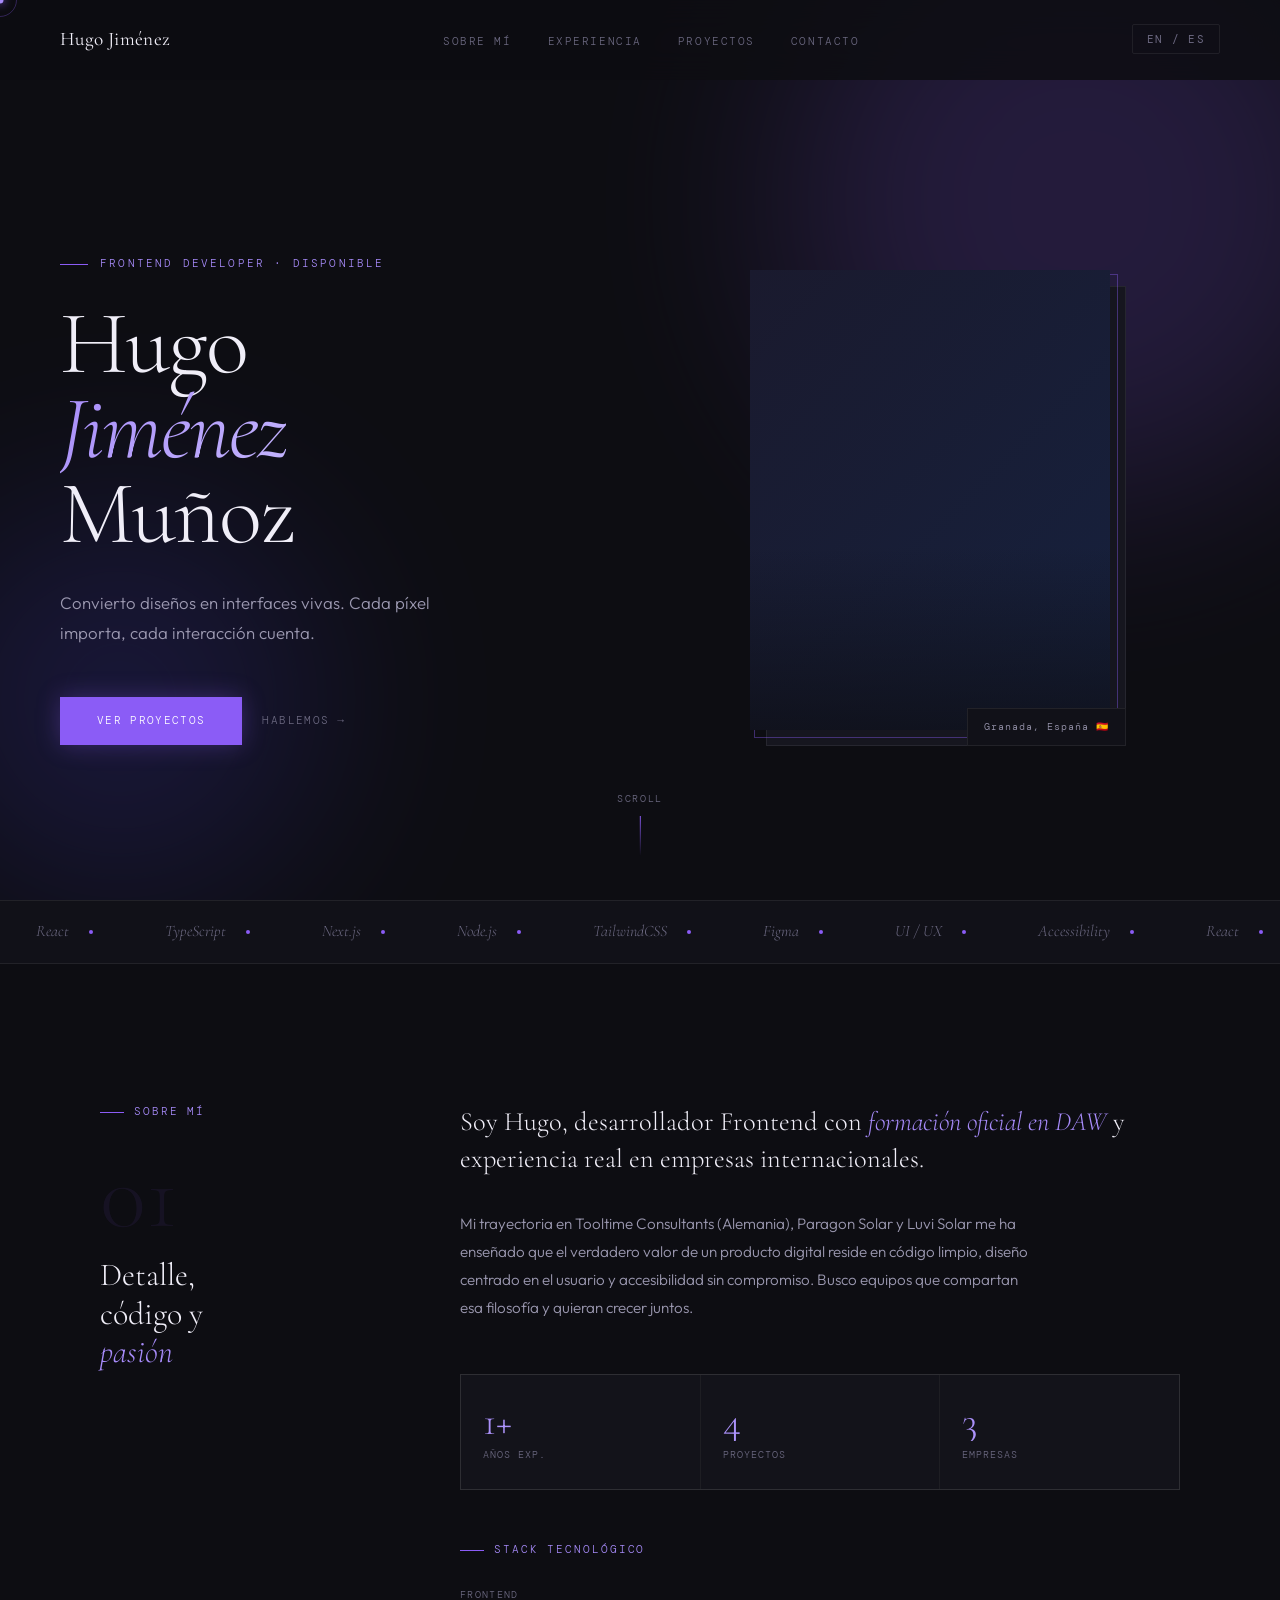
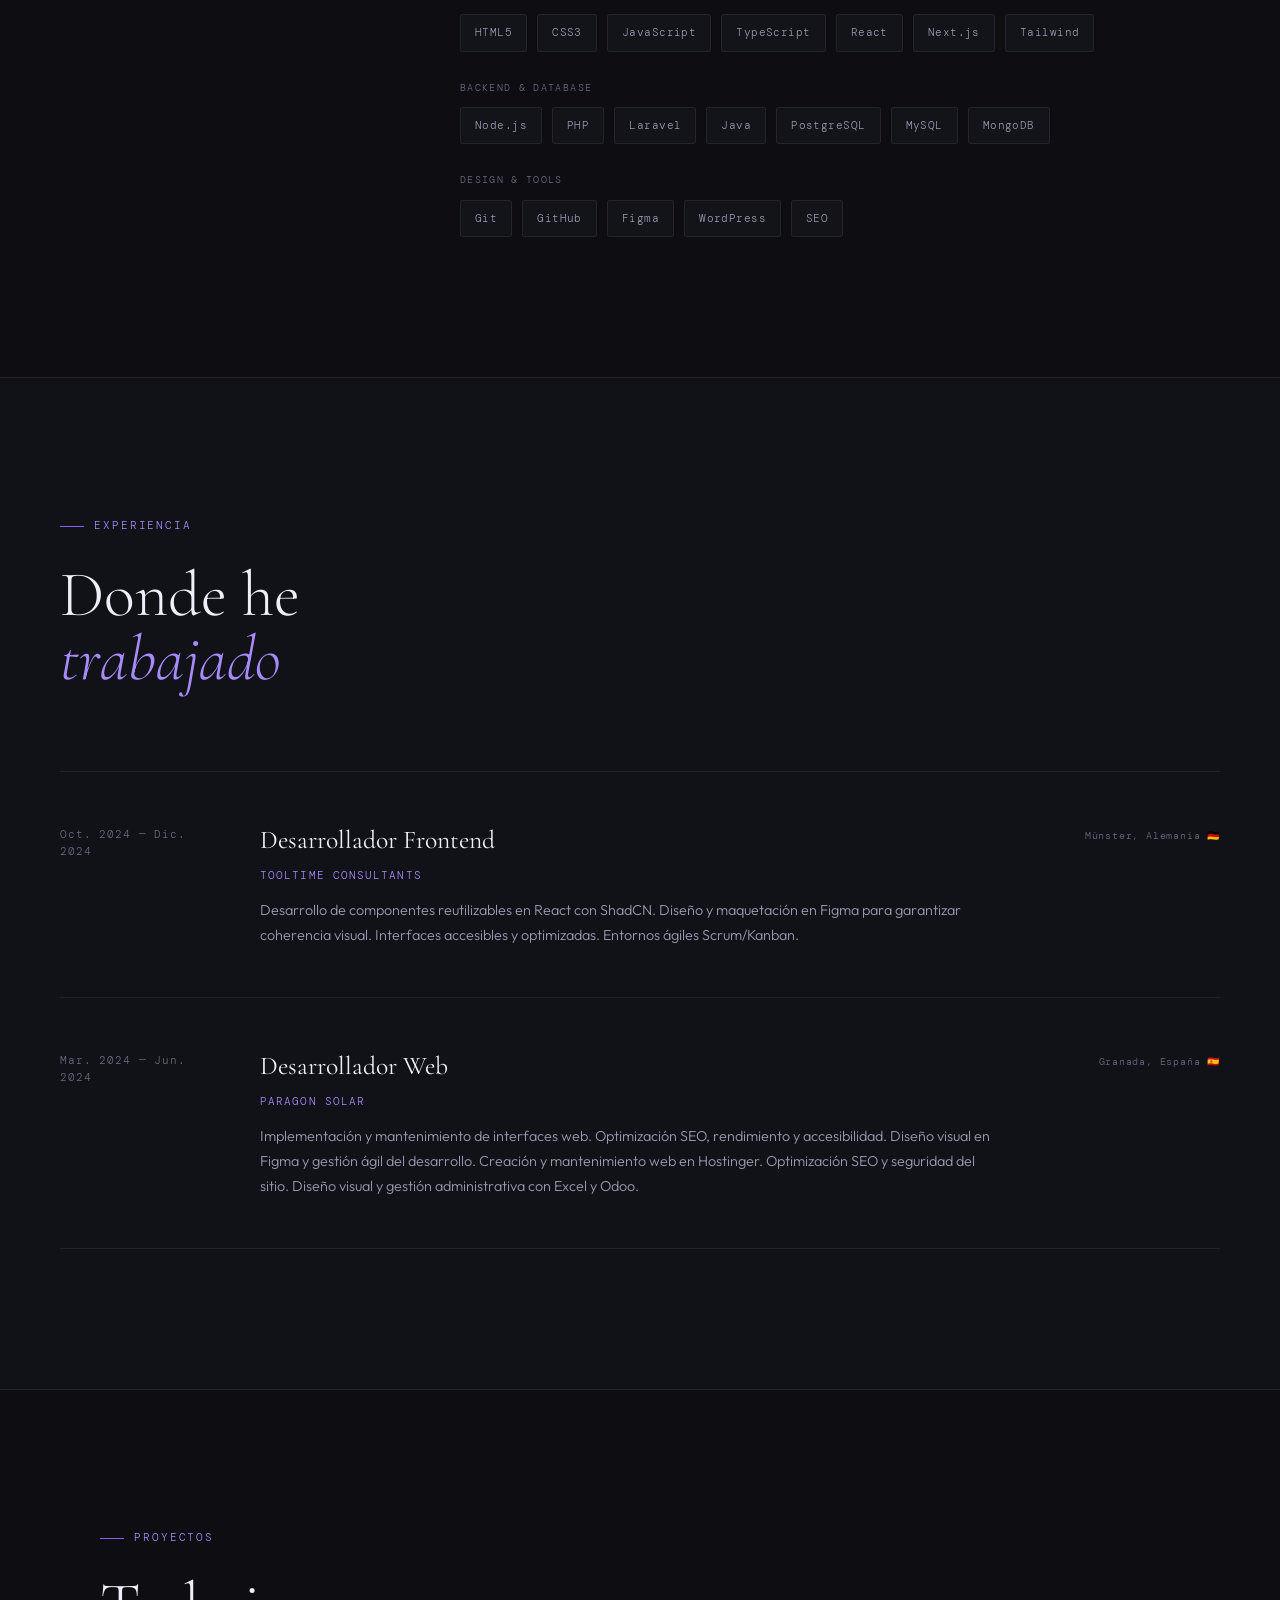
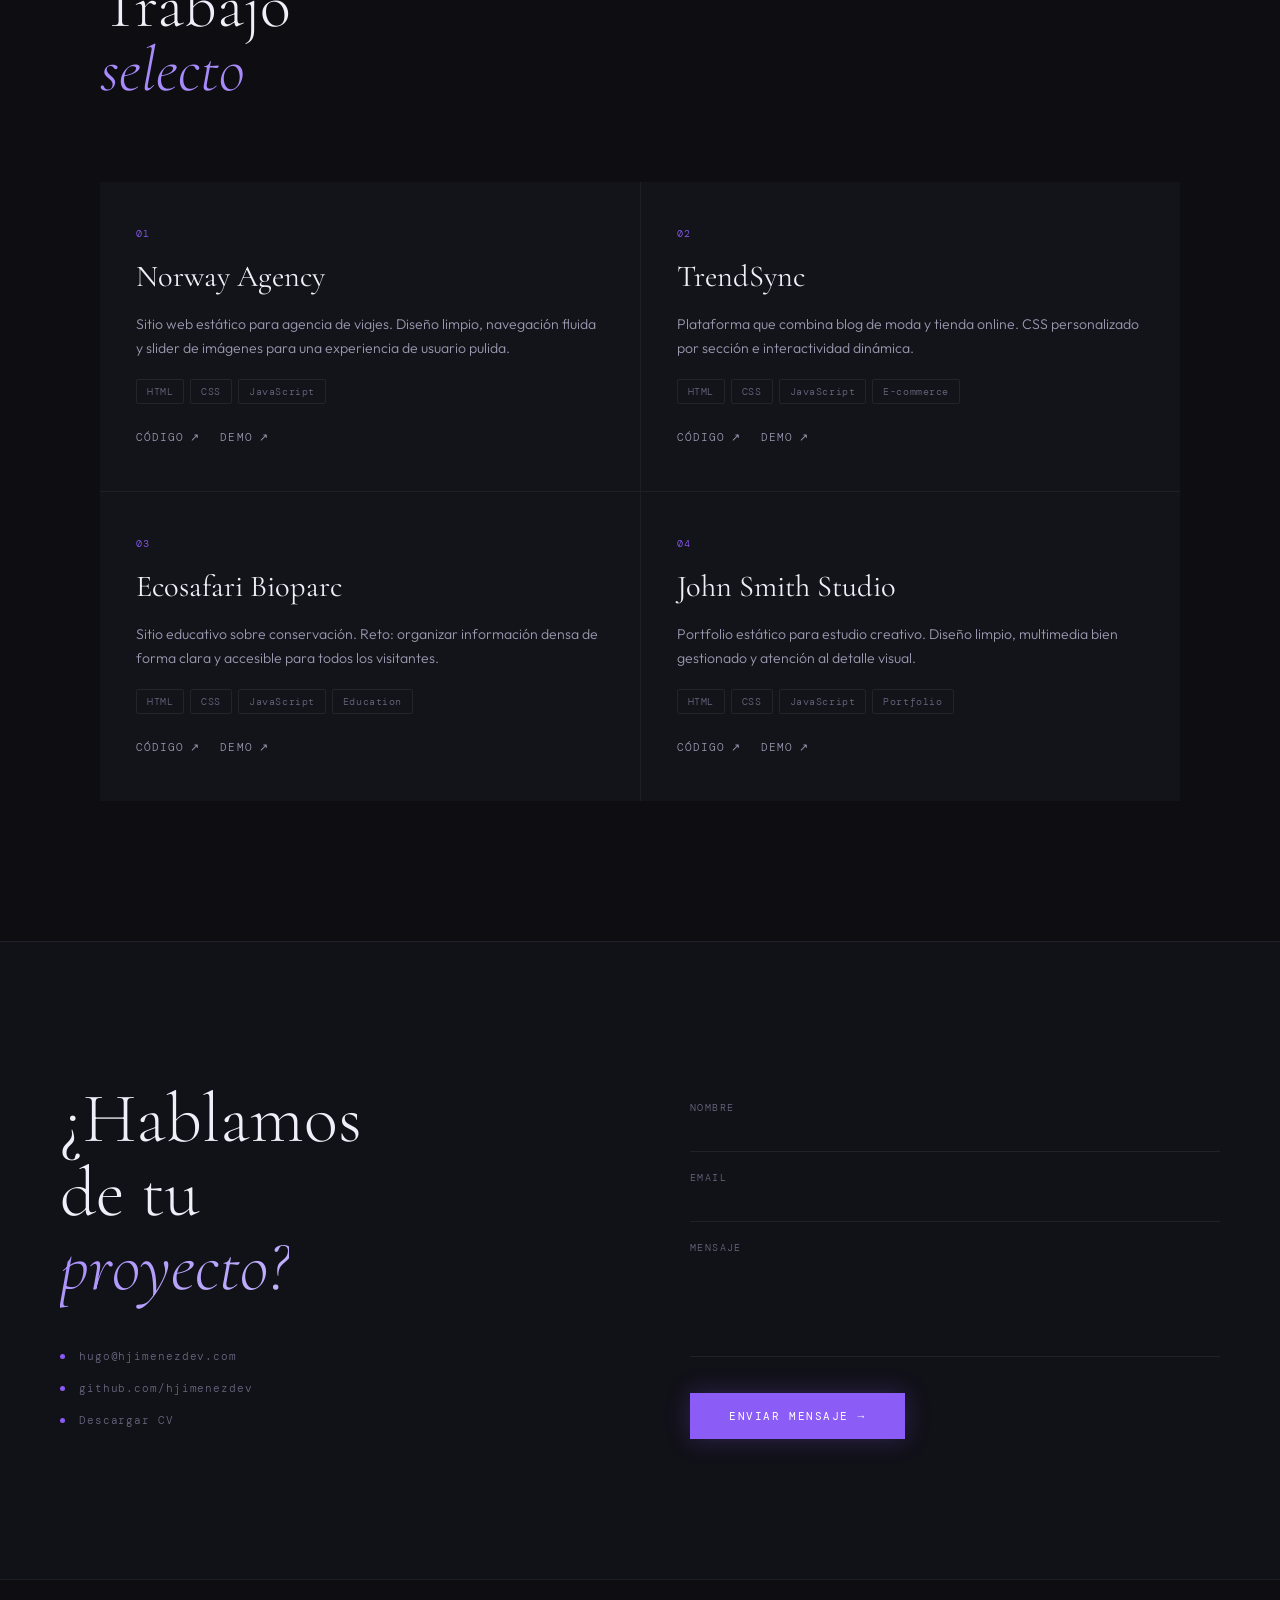
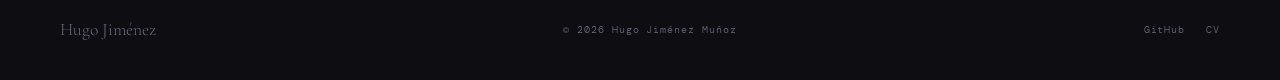
==== index.html @ 274abc3d "first commit" ====
<!doctype html>
<html lang="es" data-lang="es">
  <head>
    <meta charset="UTF-8" />
    <meta name="viewport" content="width=device-width, initial-scale=1.0" />
    <title>Hugo Jiménez — Frontend Developer</title>

    <!-- Google Fonts -->
    <link rel="preconnect" href="https://fonts.googleapis.com" />
    <link rel="preconnect" href="https://fonts.gstatic.com" crossorigin />
    <link
      href="https://fonts.googleapis.com/css2?family=Cormorant+Garamond:ital,wght@0,300;0,400;0,500;1,300;1,400&family=DM+Mono:wght@300;400&family=Outfit:wght@300;400;500&display=swap"
      rel="stylesheet"
    />

    <!-- Styles -->
    <link rel="stylesheet" href="styles.css" />
  </head>
  <body>
    <!-- Cursor -->
    <div class="cursor" id="cursor"></div>
    <div class="cursor-ring" id="cursorRing"></div>

    <!-- NAV -->
    <nav id="navbar">
      <a href="#hero" class="nav-logo">Hugo Jiménez</a>
      <ul class="nav-links">
        <li>
          <a href="#about" data-es>Sobre mí</a>
          <a href="#about" data-en>About</a>
        </li>
        <li>
          <a href="#experience" data-es>Experiencia</a>
          <a href="#experience" data-en>Experience</a>
        </li>
        <li>
          <a href="#projects" data-es>Proyectos</a>
          <a href="#projects" data-en>Projects</a>
        </li>
        <li>
          <a href="#contact" data-es>Contacto</a>
          <a href="#contact" data-en>Contact</a>
        </li>
      </ul>
      <button class="lang-toggle" id="langToggle">EN / ES</button>
    </nav>

    <!-- HERO -->
    <section id="hero">
      <div class="orb orb-1"></div>
      <div class="orb orb-2"></div>

      <div class="hero-left">
        <p class="hero-eyebrow">
          <span data-es>Frontend Developer · Disponible</span>
          <span data-en>Frontend Developer · Available</span>
        </p>
        <h1 class="hero-name">Hugo<br /><em>Jiménez</em><br />Muñoz</h1>
        <p class="hero-desc" data-es>
          Convierto diseños en interfaces vivas. Cada píxel importa, cada
          interacción cuenta.
        </p>
        <p class="hero-desc" data-en>
          I turn designs into living interfaces. Every pixel matters, every
          interaction counts.
        </p>
        <div class="hero-cta">
          <a href="#projects" class="btn-primary" data-es>Ver proyectos</a>
          <a href="#projects" class="btn-primary" data-en>View projects</a>
          <a href="#contact" class="btn-ghost" data-es>Hablemos</a>
          <a href="#contact" class="btn-ghost" data-en>Let's talk</a>
        </div>
      </div>

      <div class="hero-right">
        <div class="hero-image-wrap">
          <div class="hero-image-bg"></div>
          <div class="hero-glow-ring"></div>
          <div class="hero-image">
            <img
              src="https://hjimenezdev.vercel.app/Hugo%20Jim%C3%A9nez%20Mu%C3%B1oz.jpg"
              alt="Hugo Jiménez"
              onerror="
                this.parentElement.style.background =
                  'linear-gradient(135deg,#1a1a2e,#16213e)';
                this.style.display = 'none';
              "
            />
            <div class="hero-image-overlay"></div>
          </div>
          <div class="hero-image-badge">Granada, España 🇪🇸</div>
        </div>
      </div>

      <div class="hero-scroll-hint">
        <span>scroll</span>
        <div class="scroll-line"></div>
      </div>
    </section>

    <!-- MARQUEE -->
    <div class="marquee-section">
      <div class="marquee-track">
        <span class="marquee-item"
          >React <span class="marquee-dot"></span
        ></span>
        <span class="marquee-item"
          >TypeScript <span class="marquee-dot"></span
        ></span>
        <span class="marquee-item"
          >Next.js <span class="marquee-dot"></span
        ></span>
        <span class="marquee-item"
          >Node.js <span class="marquee-dot"></span
        ></span>
        <span class="marquee-item"
          >TailwindCSS <span class="marquee-dot"></span
        ></span>
        <span class="marquee-item"
          >Figma <span class="marquee-dot"></span
        ></span>
        <span class="marquee-item"
          >UI / UX <span class="marquee-dot"></span
        ></span>
        <span class="marquee-item"
          >Accessibility <span class="marquee-dot"></span
        ></span>
        <!-- duplicated for seamless loop -->
        <span class="marquee-item"
          >React <span class="marquee-dot"></span
        ></span>
        <span class="marquee-item"
          >TypeScript <span class="marquee-dot"></span
        ></span>
        <span class="marquee-item"
          >Next.js <span class="marquee-dot"></span
        ></span>
        <span class="marquee-item"
          >Node.js <span class="marquee-dot"></span
        ></span>
        <span class="marquee-item"
          >TailwindCSS <span class="marquee-dot"></span
        ></span>
        <span class="marquee-item"
          >Figma <span class="marquee-dot"></span
        ></span>
        <span class="marquee-item"
          >UI / UX <span class="marquee-dot"></span
        ></span>
        <span class="marquee-item"
          >Accessibility <span class="marquee-dot"></span
        ></span>
      </div>
    </div>

    <!-- ABOUT -->
    <section id="about">
      <div class="about-sticky">
        <div class="section-label" data-es>Sobre mí</div>
        <div class="section-label" data-en>About me</div>
        <div class="about-number">01</div>
        <h2 class="about-title" data-es>
          Detalle,<br />código y<br /><em>pasión</em>
        </h2>
        <h2 class="about-title" data-en>
          Detail,<br />code and<br /><em>passion</em>
        </h2>
      </div>

      <div class="about-content">
        <p class="about-lead reveal" data-es>
          Soy Hugo, desarrollador Frontend con
          <em>formación oficial en DAW</em> y experiencia real en empresas
          internacionales.
        </p>
        <p class="about-lead reveal" data-en>
          I'm Hugo, a Frontend developer with
          <em>official training in Web App Development</em> and real-world
          experience in international companies.
        </p>

        <p class="about-body reveal reveal-delay-1" data-es>
          Mi trayectoria en Tooltime Consultants (Alemania), Paragon Solar y
          Luvi Solar me ha enseñado que el verdadero valor de un producto
          digital reside en código limpio, diseño centrado en el usuario y
          accesibilidad sin compromiso. Busco equipos que compartan esa
          filosofía y quieran crecer juntos.
        </p>
        <p class="about-body reveal reveal-delay-1" data-en>
          My journey at Tooltime Consultants (Germany), Paragon Solar and Luvi
          Solar has taught me that the real value of a digital product lies in
          clean code, user-centered design, and uncompromising accessibility. I
          seek teams that share this philosophy and want to grow together.
        </p>

        <div class="about-stats reveal reveal-delay-2">
          <div class="stat-item">
            <div class="stat-number">1+</div>
            <div class="stat-label" data-es>Años exp.</div>
            <div class="stat-label" data-en>Years exp.</div>
          </div>
          <div class="stat-item">
            <div class="stat-number">4</div>
            <div class="stat-label" data-es>Proyectos</div>
            <div class="stat-label" data-en>Projects</div>
          </div>
          <div class="stat-item">
            <div class="stat-number">3</div>
            <div class="stat-label" data-es>Empresas</div>
            <div class="stat-label" data-en>Companies</div>
          </div>
        </div>

        <!-- Skills with icons — rendered by main.js -->
        <div class="reveal reveal-delay-3">
          <div class="skills-section-title" data-es>Stack tecnológico</div>
          <div class="skills-section-title" data-en>Tech stack</div>
          <div class="skills-categories">
            <div>
              <div class="skill-category-label">Frontend</div>
              <div class="skill-icons-row" id="skills-frontend"></div>
            </div>
            <div>
              <div class="skill-category-label">Backend &amp; Database</div>
              <div class="skill-icons-row" id="skills-backend"></div>
            </div>
            <div>
              <div class="skill-category-label">Design &amp; Tools</div>
              <div class="skill-icons-row" id="skills-tools"></div>
            </div>
          </div>
        </div>
      </div>
    </section>

    <!-- EXPERIENCE -->
    <section id="experience">
      <div class="experience-inner">
        <div class="exp-header">
          <div>
            <div class="section-label" data-es>Experiencia</div>
            <div class="section-label" data-en>Experience</div>
            <h2 class="exp-title" data-es>Donde he<br /><em>trabajado</em></h2>
            <h2 class="exp-title" data-en>Where I've<br /><em>worked</em></h2>
          </div>
        </div>

        <div class="exp-list">
          <div class="exp-item reveal">
            <div class="exp-date">Oct. 2024 — Dic. 2024</div>
            <div>
              <div class="exp-role" data-es>Desarrollador Frontend</div>
              <div class="exp-role" data-en>Frontend Developer</div>
              <div class="exp-company">Tooltime Consultants</div>
              <p class="exp-desc" data-es>
                Desarrollo de componentes reutilizables en React con ShadCN.
                Diseño y maquetación en Figma para garantizar coherencia visual.
                Interfaces accesibles y optimizadas. Entornos ágiles
                Scrum/Kanban.
              </p>
              <p class="exp-desc" data-en>
                Built reusable React components with ShadCN. Designed and
                prototyped interfaces in Figma. Implemented accessible,
                optimized UIs. Collaborated in agile Scrum/Kanban environments.
              </p>
            </div>
            <div class="exp-location">Münster, Alemania 🇩🇪</div>
          </div>

          <div class="exp-item reveal reveal-delay-1">
            <div class="exp-date">Mar. 2024 — Jun. 2024</div>
            <div>
              <div class="exp-role" data-es>Desarrollador Web</div>
              <div class="exp-role" data-en>Web Developer</div>
              <div class="exp-company">Paragon Solar</div>
              <p class="exp-desc" data-es>
                Implementación y mantenimiento de interfaces web. Optimización
                SEO, rendimiento y accesibilidad. Diseño visual en Figma y
                gestión ágil del desarrollo. Creación y mantenimiento web en
                Hostinger. Optimización SEO y seguridad del sitio. Diseño visual
                y gestión administrativa con Excel y Odoo.
              </p>
              <p class="exp-desc" data-en>
                Implemented and maintained web interfaces. SEO, performance and
                accessibility optimization. Visual design in Figma and agile
                management. Created and maintained the website on Hostinger. SEO
                and security optimization. Visual design and admin management
                with Excel and Odoo.
              </p>
            </div>
            <div class="exp-location">Granada, España 🇪🇸</div>
          </div>
        </div>
      </div>
    </section>

    <!-- PROJECTS -->
    <section>
      <div id="projects">
        <div class="projects-header">
          <div>
            <div class="section-label" data-es>Proyectos</div>
            <div class="section-label" data-en>Projects</div>
            <h2 class="projects-title" data-es>
              Trabajo<br /><em>selecto</em>
            </h2>
            <h2 class="projects-title" data-en>Selected<br /><em>work</em></h2>
          </div>
        </div>

        <div class="project-grid">
          <div class="project-card reveal">
            <div class="project-number">01</div>
            <div class="project-name">Norway Agency</div>
            <p class="project-desc" data-es>
              Sitio web estático para agencia de viajes. Diseño limpio,
              navegación fluida y slider de imágenes para una experiencia de
              usuario pulida.
            </p>
            <p class="project-desc" data-en>
              Static website for a travel agency. Clean design, smooth
              navigation and image slider for a polished UX.
            </p>
            <div class="project-tags">
              <span class="project-tag">HTML</span>
              <span class="project-tag">CSS</span>
              <span class="project-tag">JavaScript</span>
            </div>
            <div class="project-links">
              <a
                href="https://github.com/hjimenezdev/Norway-Agency"
                target="_blank"
                class="project-link"
                data-es
                >Código</a
              >
              <a
                href="https://github.com/hjimenezdev/Norway-Agency"
                target="_blank"
                class="project-link"
                data-en
                >Code</a
              >
              <a
                href="https://norway-agency.vercel.app/"
                target="_blank"
                class="project-link"
                >Demo</a
              >
            </div>
          </div>

          <div class="project-card reveal reveal-delay-1">
            <div class="project-number">02</div>
            <div class="project-name">TrendSync</div>
            <p class="project-desc" data-es>
              Plataforma que combina blog de moda y tienda online. CSS
              personalizado por sección e interactividad dinámica.
            </p>
            <p class="project-desc" data-en>
              Platform combining a fashion blog and online store. Custom CSS per
              section and dynamic interactivity.
            </p>
            <div class="project-tags">
              <span class="project-tag">HTML</span>
              <span class="project-tag">CSS</span>
              <span class="project-tag">JavaScript</span>
              <span class="project-tag">E-commerce</span>
            </div>
            <div class="project-links">
              <a
                href="https://github.com/hjimenezdev/Trend-Sync"
                target="_blank"
                class="project-link"
                data-es
                >Código</a
              >
              <a
                href="https://github.com/hjimenezdev/Trend-Sync"
                target="_blank"
                class="project-link"
                data-en
                >Code</a
              >
              <a
                href="https://trend-sync.vercel.app/"
                target="_blank"
                class="project-link"
                >Demo</a
              >
            </div>
          </div>

          <div class="project-card reveal reveal-delay-2">
            <div class="project-number">03</div>
            <div class="project-name">Ecosafari Bioparc</div>
            <p class="project-desc" data-es>
              Sitio educativo sobre conservación. Reto: organizar información
              densa de forma clara y accesible para todos los visitantes.
            </p>
            <p class="project-desc" data-en>
              Educational conservation site. Challenge: organizing dense
              information clearly and accessibly for all visitors.
            </p>
            <div class="project-tags">
              <span class="project-tag">HTML</span>
              <span class="project-tag">CSS</span>
              <span class="project-tag">JavaScript</span>
              <span class="project-tag">Education</span>
            </div>
            <div class="project-links">
              <a
                href="https://github.com/hjimenezdev/Ecosafari-Bioparc"
                target="_blank"
                class="project-link"
                data-es
                >Código</a
              >
              <a
                href="https://github.com/hjimenezdev/Ecosafari-Bioparc"
                target="_blank"
                class="project-link"
                data-en
                >Code</a
              >
              <a
                href="https://ecosafari-bioparc.vercel.app/"
                target="_blank"
                class="project-link"
                >Demo</a
              >
            </div>
          </div>

          <div class="project-card reveal reveal-delay-3">
            <div class="project-number">04</div>
            <div class="project-name">John Smith Studio</div>
            <p class="project-desc" data-es>
              Portfolio estático para estudio creativo. Diseño limpio,
              multimedia bien gestionado y atención al detalle visual.
            </p>
            <p class="project-desc" data-en>
              Static portfolio for a creative studio. Clean design, well-managed
              multimedia and strong visual attention to detail.
            </p>
            <div class="project-tags">
              <span class="project-tag">HTML</span>
              <span class="project-tag">CSS</span>
              <span class="project-tag">JavaScript</span>
              <span class="project-tag">Portfolio</span>
            </div>
            <div class="project-links">
              <a
                href="https://github.com/hjimenezdev/John-Smith-Studio"
                target="_blank"
                class="project-link"
                data-es
                >Código</a
              >
              <a
                href="https://github.com/hjimenezdev/John-Smith-Studio"
                target="_blank"
                class="project-link"
                data-en
                >Code</a
              >
              <a
                href="https://john-smith-studio.vercel.app/"
                target="_blank"
                class="project-link"
                >Demo</a
              >
            </div>
          </div>
        </div>
      </div>
    </section>

    <!-- CONTACT -->
    <section id="contact">
      <div class="contact-inner">
        <div class="contact-left reveal">
          <h2 class="contact-big" data-es>
            ¿Hablamos<br />de tu<br /><em>proyecto?</em>
          </h2>
          <h2 class="contact-big" data-en>
            Let's talk<br />about your<br /><em>project.</em>
          </h2>
          <div class="contact-meta">
            <a href="mailto:hugo@hjimenezdev.com" class="contact-meta-item">
              <span class="contact-meta-dot"></span>hugo@hjimenezdev.com
            </a>
            <a
              href="https://github.com/hjimenezdev"
              target="_blank"
              class="contact-meta-item"
            >
              <span class="contact-meta-dot"></span>github.com/hjimenezdev
            </a>
            <a
              href="https://hjimenezdev.vercel.app/CV%20-%20Hugo%20Jim%C3%A9nez%20Mu%C3%B1oz.pdf"
              target="_blank"
              class="contact-meta-item"
            >
              <span class="contact-meta-dot"></span>
              <span data-es>Descargar CV</span>
              <span data-en>Download CV</span>
            </a>
          </div>
        </div>

        <form
          class="contact-form reveal reveal-delay-2"
          onsubmit="handleSubmit(event)"
        >
          <div class="form-group">
            <input
              type="text"
              class="form-input"
              id="fname"
              placeholder="."
              required
            />
            <label class="form-label" for="fname" data-es>Nombre</label>
            <label class="form-label" for="fname" data-en>Name</label>
          </div>
          <div class="form-group">
            <input
              type="email"
              class="form-input"
              id="femail"
              placeholder="."
              required
            />
            <label class="form-label" for="femail">Email</label>
          </div>
          <div class="form-group">
            <textarea
              class="form-textarea"
              id="fmsg"
              rows="4"
              placeholder="."
              required
            ></textarea>
            <label class="form-label" for="fmsg" data-es>Mensaje</label>
            <label class="form-label" for="fmsg" data-en>Message</label>
          </div>
          <button type="submit" class="form-submit" data-es>
            Enviar mensaje →
          </button>
          <button type="submit" class="form-submit" data-en>
            Send message →
          </button>
        </form>
      </div>
    </section>

    <!-- FOOTER -->
    <footer>
      <div class="footer-logo">Hugo Jiménez</div>
      <div class="footer-copy">© 2026 Hugo Jiménez Muñoz</div>
      <div class="footer-links">
        <a
          href="https://github.com/hjimenezdev"
          target="_blank"
          class="footer-link"
          >GitHub</a
        >
        <a
          href="https://hjimenezdev.vercel.app/CV%20-%20Hugo%20Jim%C3%A9nez%20Mu%C3%B1oz.pdf"
          target="_blank"
          class="footer-link"
          >CV</a
        >
      </div>
    </footer>

    <!-- Scripts -->
    <script src="main.js"></script>
  </body>
</html>
---- styles.css ----
/* ── Variables ────────────────────────────────────────────── */
*,
*::before,
*::after {
  box-sizing: border-box;
  margin: 0;
  padding: 0;
}

:root {
  --bg: #0d0d12;
  --bg2: #111118;
  --bg3: #16161f;
  --card: #13131a;
  --border: rgba(255, 255, 255, 0.07);
  --border-hover: rgba(139, 92, 246, 0.4);
  --ink: #f0eef8;
  --muted: #6b6880;
  --muted2: #9b98b0;
  --purple: #8b5cf6;
  --purple-light: #a78bfa;
  --purple-glow: rgba(139, 92, 246, 0.15);
  --purple-glow2: rgba(139, 92, 246, 0.06);
  --font-display: "Cormorant Garamond", Georgia, serif;
  --font-mono: "DM Mono", monospace;
  --font-body: "Outfit", sans-serif;
}

/* ── Base ─────────────────────────────────────────────────── */
html {
  scroll-behavior: smooth;
}

body {
  background: var(--bg);
  color: var(--ink);
  font-family: var(--font-body);
  font-weight: 300;
  line-height: 1.6;
  cursor: none;
  overflow-x: hidden;
}

::selection {
  background: var(--purple);
  color: #fff;
}
::-webkit-scrollbar {
  width: 3px;
}
::-webkit-scrollbar-track {
  background: var(--bg);
}
::-webkit-scrollbar-thumb {
  background: var(--purple);
}

/* ── Cursor ───────────────────────────────────────────────── */
.cursor {
  width: 7px;
  height: 7px;
  background: var(--purple-light);
  border-radius: 50%;
  position: fixed;
  pointer-events: none;
  z-index: 9999;
  transform: translate(-50%, -50%);
  transition:
    width 0.2s,
    height 0.2s;
  box-shadow: 0 0 10px var(--purple);
}
.cursor-ring {
  width: 34px;
  height: 34px;
  border: 1px solid rgba(139, 92, 246, 0.5);
  border-radius: 50%;
  position: fixed;
  pointer-events: none;
  z-index: 9998;
  transform: translate(-50%, -50%);
  transition:
    left 0.1s ease-out,
    top 0.1s ease-out,
    width 0.25s,
    height 0.25s,
    opacity 0.2s;
  opacity: 0.6;
}
.cursor.hovered {
  width: 4px;
  height: 4px;
}
.cursor-ring.hovered {
  width: 50px;
  height: 50px;
  border-color: var(--purple);
  opacity: 1;
}

/* ── Navigation ───────────────────────────────────────────── */
nav {
  position: fixed;
  top: 0;
  left: 0;
  right: 0;
  z-index: 100;
  padding: 24px 60px;
  display: flex;
  align-items: center;
  justify-content: space-between;
  background: rgba(13, 13, 18, 0.85);
  backdrop-filter: blur(16px);
  -webkit-backdrop-filter: blur(16px);
  border-bottom: 1px solid transparent;
  transition: border-color 0.3s;
}
nav.scrolled {
  border-color: var(--border);
}

.nav-logo {
  font-family: var(--font-display);
  font-size: 1.2rem;
  font-weight: 400;
  color: var(--ink);
  text-decoration: none;
  letter-spacing: 0.02em;
}
.nav-logo span {
  color: var(--purple-light);
}

.nav-links {
  display: flex;
  gap: 36px;
  list-style: none;
  align-items: center;
}
.nav-links a {
  font-family: var(--font-mono);
  font-size: 0.7rem;
  letter-spacing: 0.14em;
  text-transform: uppercase;
  color: var(--muted);
  text-decoration: none;
  transition: color 0.2s;
}
.nav-links a:hover {
  color: var(--purple-light);
}

.lang-toggle {
  font-family: var(--font-mono);
  font-size: 0.68rem;
  letter-spacing: 0.12em;
  text-transform: uppercase;
  background: none;
  border: 1px solid var(--border);
  padding: 7px 14px;
  color: var(--muted);
  cursor: none;
  transition: all 0.2s;
  border-radius: 2px;
}
.lang-toggle:hover {
  border-color: var(--purple);
  color: var(--purple-light);
}

/* ── Hero ─────────────────────────────────────────────────── */
#hero {
  min-height: 100vh;
  display: grid;
  grid-template-columns: 1fr 1fr;
  padding: 100px 60px 0;
  align-items: center;
  position: relative;
  overflow: hidden;
}

.orb {
  position: absolute;
  border-radius: 50%;
  pointer-events: none;
  filter: blur(100px);
  opacity: 0.18;
}
.orb-1 {
  width: 600px;
  height: 600px;
  background: var(--purple);
  top: -100px;
  right: -100px;
}
.orb-2 {
  width: 400px;
  height: 400px;
  background: #4f46e5;
  bottom: 0;
  left: -80px;
}

.hero-left {
  padding-right: 80px;
  position: relative;
  z-index: 1;
}

.hero-eyebrow {
  font-family: var(--font-mono);
  font-size: 0.68rem;
  letter-spacing: 0.2em;
  text-transform: uppercase;
  color: var(--purple-light);
  margin-bottom: 28px;
  display: flex;
  align-items: center;
  gap: 12px;
  opacity: 0;
  animation: fadeUp 0.8s 0.2s forwards;
}
.hero-eyebrow::before {
  content: "";
  width: 28px;
  height: 1px;
  background: var(--purple);
}

.hero-name {
  font-family: var(--font-display);
  font-size: clamp(3.5rem, 7vw, 6.5rem);
  font-weight: 300;
  line-height: 0.95;
  letter-spacing: -0.02em;
  margin-bottom: 32px;
  opacity: 0;
  animation: fadeUp 0.8s 0.35s forwards;
}
.hero-name em {
  font-style: italic;
  background: linear-gradient(135deg, var(--purple-light), #c4b5fd);
  -webkit-background-clip: text;
  -webkit-text-fill-color: transparent;
  background-clip: text;
}

.hero-desc {
  font-size: 1.05rem;
  color: var(--muted2);
  max-width: 420px;
  line-height: 1.8;
  margin-bottom: 48px;
  opacity: 0;
  animation: fadeUp 0.8s 0.5s forwards;
}

.hero-cta {
  display: flex;
  gap: 20px;
  align-items: center;
  opacity: 0;
  animation: fadeUp 0.8s 0.65s forwards;
}

.btn-primary {
  background: var(--purple);
  color: #fff;
  padding: 14px 36px;
  font-family: var(--font-mono);
  font-size: 0.7rem;
  letter-spacing: 0.12em;
  text-transform: uppercase;
  text-decoration: none;
  border: 1px solid var(--purple);
  transition: all 0.25s;
  box-shadow: 0 0 24px rgba(139, 92, 246, 0.3);
}
.btn-primary:hover {
  background: transparent;
  color: var(--purple-light);
  box-shadow: 0 0 32px rgba(139, 92, 246, 0.2);
}

.btn-ghost {
  font-family: var(--font-mono);
  font-size: 0.7rem;
  letter-spacing: 0.12em;
  text-transform: uppercase;
  color: var(--muted);
  text-decoration: none;
  display: flex;
  align-items: center;
  gap: 8px;
  transition:
    color 0.2s,
    gap 0.2s;
}
.btn-ghost:hover {
  color: var(--purple-light);
  gap: 14px;
}
.btn-ghost::after {
  content: "→";
}

.hero-right {
  display: flex;
  align-items: center;
  justify-content: center;
  position: relative;
  z-index: 1;
  opacity: 0;
  animation: fadeIn 1s 0.8s forwards;
}
.hero-image-wrap {
  position: relative;
  width: 360px;
  height: 460px;
}
.hero-image-bg {
  position: absolute;
  inset: 0;
  border: 1px solid var(--border);
  transform: translate(16px, 16px);
  background: var(--bg3);
}
.hero-glow-ring {
  position: absolute;
  inset: -2px;
  border: 1px solid var(--purple);
  opacity: 0.4;
  transform: translate(6px, 6px);
}
.hero-image {
  position: absolute;
  inset: 0;
  background: var(--bg3);
  overflow: hidden;
}
.hero-image img {
  width: 100%;
  height: 100%;
  object-fit: cover;
  object-position: top center;
  filter: grayscale(20%) brightness(0.9);
  mix-blend-mode: luminosity;
}
.hero-image-overlay {
  position: absolute;
  inset: 0;
  background: linear-gradient(
    to bottom,
    transparent 60%,
    rgba(13, 13, 18, 0.7)
  );
}
.hero-image-badge {
  position: absolute;
  bottom: -16px;
  right: -16px;
  background: var(--bg2);
  border: 1px solid var(--border);
  padding: 10px 16px;
  font-family: var(--font-mono);
  font-size: 0.62rem;
  color: var(--muted2);
  letter-spacing: 0.1em;
}

.hero-scroll-hint {
  position: absolute;
  bottom: 44px;
  left: 50%;
  transform: translateX(-50%);
  font-family: var(--font-mono);
  font-size: 0.6rem;
  letter-spacing: 0.18em;
  text-transform: uppercase;
  color: var(--muted);
  display: flex;
  flex-direction: column;
  align-items: center;
  gap: 10px;
  opacity: 0;
  animation: fadeIn 1s 1.3s forwards;
}
.scroll-line {
  width: 1px;
  height: 40px;
  background: linear-gradient(to bottom, var(--purple), transparent);
  animation: scrollPulse 2s infinite;
}

/* ── Marquee ──────────────────────────────────────────────── */
.marquee-section {
  border-top: 1px solid var(--border);
  border-bottom: 1px solid var(--border);
  padding: 18px 0;
  overflow: hidden;
  background: var(--bg2);
}
.marquee-track {
  display: flex;
  white-space: nowrap;
  animation: marquee 24s linear infinite;
}
.marquee-item {
  display: inline-flex;
  align-items: center;
  gap: 20px;
  padding: 0 36px;
  font-family: var(--font-display);
  font-size: 1rem;
  font-style: italic;
  color: var(--muted);
}
.marquee-dot {
  width: 4px;
  height: 4px;
  background: var(--purple);
  border-radius: 50%;
  flex-shrink: 0;
}

/* ── About ────────────────────────────────────────────────── */
#about {
  padding: 140px 60px;
  display: grid;
  grid-template-columns: 260px 1fr;
  gap: 100px;
  max-width: 1200px;
  margin: 0 auto;
  position: relative;
}

.section-label {
  font-family: var(--font-mono);
  font-size: 0.66rem;
  letter-spacing: 0.18em;
  text-transform: uppercase;
  color: var(--purple-light);
  margin-bottom: 28px;
  display: flex;
  align-items: center;
  gap: 10px;
}
.section-label::before {
  content: "";
  width: 24px;
  height: 1px;
  background: var(--purple);
}

.about-sticky {
  position: sticky;
  top: 120px;
  height: fit-content;
}
.about-number {
  font-family: var(--font-display);
  font-size: 6rem;
  font-weight: 300;
  color: rgba(139, 92, 246, 0.08);
  line-height: 1;
  margin-bottom: 12px;
}
.about-title {
  font-family: var(--font-display);
  font-size: 2rem;
  font-weight: 300;
  line-height: 1.2;
}
.about-title em {
  font-style: italic;
  color: var(--purple-light);
}

.about-lead {
  font-family: var(--font-display);
  font-size: 1.65rem;
  font-weight: 300;
  line-height: 1.4;
  margin-bottom: 32px;
}
.about-lead em {
  font-style: italic;
  color: var(--purple-light);
}

.about-body {
  font-size: 0.95rem;
  color: var(--muted2);
  line-height: 1.85;
  margin-bottom: 52px;
  max-width: 580px;
}

.about-stats {
  display: grid;
  grid-template-columns: repeat(3, 1fr);
  gap: 1px;
  background: var(--border);
  border: 1px solid var(--border);
  margin-bottom: 52px;
}
.stat-item {
  background: var(--card);
  padding: 26px 22px;
  transition: background 0.2s;
}
.stat-item:hover {
  background: var(--bg3);
}
.stat-number {
  font-family: var(--font-display);
  font-size: 2.5rem;
  font-weight: 300;
  background: linear-gradient(135deg, var(--purple-light), #c4b5fd);
  -webkit-background-clip: text;
  -webkit-text-fill-color: transparent;
  background-clip: text;
  line-height: 1;
  margin-bottom: 6px;
}
.stat-label {
  font-family: var(--font-mono);
  font-size: 0.62rem;
  letter-spacing: 0.1em;
  text-transform: uppercase;
  color: var(--muted);
}

/* ── Skills ───────────────────────────────────────────────── */
.skills-section-title {
  font-family: var(--font-mono);
  font-size: 0.66rem;
  letter-spacing: 0.18em;
  text-transform: uppercase;
  color: var(--purple-light);
  margin-bottom: 28px;
  display: flex;
  align-items: center;
  gap: 10px;
}
.skills-section-title::before {
  content: "";
  width: 24px;
  height: 1px;
  background: var(--purple);
}

.skills-categories {
  display: flex;
  flex-direction: column;
  gap: 28px;
}

.skill-category-label {
  font-family: var(--font-mono);
  font-size: 0.6rem;
  letter-spacing: 0.14em;
  text-transform: uppercase;
  color: var(--muted);
  margin-bottom: 12px;
}
.skill-icons-row {
  display: flex;
  flex-wrap: wrap;
  gap: 10px;
}

.skill-pill {
  display: inline-flex;
  align-items: center;
  gap: 8px;
  background: var(--card);
  border: 1px solid var(--border);
  padding: 9px 14px;
  border-radius: 3px;
  transition: all 0.2s;
  cursor: default;
}
.skill-pill:hover {
  border-color: var(--border-hover);
  background: var(--bg3);
  transform: translateY(-2px);
  box-shadow: 0 4px 20px rgba(139, 92, 246, 0.12);
}
.skill-pill img {
  width: 18px;
  height: 18px;
  object-fit: contain;
}
.skill-pill span {
  font-family: var(--font-mono);
  font-size: 0.68rem;
  color: var(--muted2);
  letter-spacing: 0.04em;
}
.skill-pill:hover span {
  color: var(--ink);
}

/* ── Experience ───────────────────────────────────────────── */
#experience {
  background: var(--bg2);
  border-top: 1px solid var(--border);
  border-bottom: 1px solid var(--border);
  padding: 140px 60px;
}
.experience-inner {
  max-width: 1200px;
  margin: 0 auto;
}

.exp-header {
  display: flex;
  justify-content: space-between;
  align-items: flex-end;
  margin-bottom: 80px;
}
.exp-title {
  font-family: var(--font-display);
  font-size: clamp(2.5rem, 5vw, 4.5rem);
  font-weight: 300;
  line-height: 1;
}
.exp-title em {
  font-style: italic;
  color: var(--purple-light);
}

.exp-list {
  border-top: 1px solid var(--border);
}
.exp-item {
  display: grid;
  grid-template-columns: 160px 1fr 180px;
  gap: 40px;
  padding: 48px 0;
  border-bottom: 1px solid var(--border);
  transition: padding-left 0.35s ease;
  align-items: start;
  position: relative;
}
.exp-item::before {
  content: "";
  position: absolute;
  left: 0;
  top: 0;
  bottom: 0;
  width: 2px;
  background: var(--purple);
  transform: scaleY(0);
  transform-origin: top;
  transition: transform 0.35s;
}
.exp-item:hover {
  padding-left: 20px;
}
.exp-item:hover::before {
  transform: scaleY(1);
}

.exp-date {
  font-family: var(--font-mono);
  font-size: 0.68rem;
  color: var(--muted);
  letter-spacing: 0.08em;
  padding-top: 6px;
}
.exp-role {
  font-family: var(--font-display);
  font-size: 1.6rem;
  font-weight: 400;
  margin-bottom: 6px;
}
.exp-company {
  font-family: var(--font-mono);
  font-size: 0.68rem;
  color: var(--purple-light);
  letter-spacing: 0.1em;
  text-transform: uppercase;
  margin-bottom: 14px;
}
.exp-desc {
  font-size: 0.9rem;
  color: var(--muted2);
  line-height: 1.75;
}
.exp-location {
  font-family: var(--font-mono);
  font-size: 0.62rem;
  color: var(--muted);
  letter-spacing: 0.08em;
  text-align: right;
  padding-top: 8px;
}

/* ── Projects ─────────────────────────────────────────────── */
#projects {
  padding: 140px 60px;
  max-width: 1200px;
  margin: 0 auto;
}

.projects-header {
  display: flex;
  justify-content: space-between;
  align-items: flex-end;
  margin-bottom: 80px;
}
.projects-title {
  font-family: var(--font-display);
  font-size: clamp(2.5rem, 5vw, 4.5rem);
  font-weight: 300;
  line-height: 1;
}
.projects-title em {
  font-style: italic;
  color: var(--purple-light);
}

.project-grid {
  display: grid;
  grid-template-columns: 1fr 1fr;
  gap: 1px;
  background: var(--border);
}

.project-card {
  background: var(--card);
  padding: 44px 36px;
  display: flex;
  flex-direction: column;
  gap: 18px;
  position: relative;
  overflow: hidden;
  transition: background 0.3s;
}
.project-card::before {
  content: "";
  position: absolute;
  top: 0;
  left: 0;
  right: 0;
  height: 1px;
  background: linear-gradient(90deg, transparent, var(--purple), transparent);
  transform: scaleX(0);
  transition: transform 0.5s ease;
}
.project-card:hover {
  background: var(--bg3);
}
.project-card:hover::before {
  transform: scaleX(1);
}

.project-number {
  font-family: var(--font-mono);
  font-size: 0.62rem;
  color: var(--purple);
  letter-spacing: 0.14em;
  position: relative;
  z-index: 1;
}
.project-name {
  font-family: var(--font-display);
  font-size: 1.9rem;
  font-weight: 400;
  line-height: 1.1;
  position: relative;
  z-index: 1;
}
.project-desc {
  font-size: 0.88rem;
  color: var(--muted2);
  line-height: 1.75;
  flex: 1;
  position: relative;
  z-index: 1;
}
.project-tags {
  display: flex;
  flex-wrap: wrap;
  gap: 6px;
  position: relative;
  z-index: 1;
}
.project-tag {
  font-family: var(--font-mono);
  font-size: 0.6rem;
  color: var(--muted);
  border: 1px solid var(--border);
  padding: 4px 10px;
  letter-spacing: 0.06em;
  border-radius: 2px;
}
.project-links {
  display: flex;
  gap: 20px;
  margin-top: 8px;
  position: relative;
  z-index: 1;
}
.project-link {
  font-family: var(--font-mono);
  font-size: 0.66rem;
  letter-spacing: 0.1em;
  text-transform: uppercase;
  text-decoration: none;
  color: var(--muted2);
  display: flex;
  align-items: center;
  gap: 6px;
  transition:
    gap 0.2s,
    color 0.2s;
}
.project-link:hover {
  color: var(--purple-light);
  gap: 10px;
}
.project-link::after {
  content: "↗";
}

/* ── Contact ──────────────────────────────────────────────── */
#contact {
  background: var(--bg2);
  border-top: 1px solid var(--border);
  padding: 140px 60px;
}
.contact-inner {
  max-width: 1200px;
  margin: 0 auto;
  display: grid;
  grid-template-columns: 1fr 1fr;
  gap: 100px;
  align-items: start;
}

.contact-big {
  font-family: var(--font-display);
  font-size: clamp(2.8rem, 5.5vw, 5rem);
  font-weight: 300;
  line-height: 1.05;
  margin-bottom: 44px;
}
.contact-big em {
  font-style: italic;
  background: linear-gradient(135deg, var(--purple-light), #c4b5fd);
  -webkit-background-clip: text;
  -webkit-text-fill-color: transparent;
  background-clip: text;
}

.contact-meta {
  display: flex;
  flex-direction: column;
  gap: 14px;
}
.contact-meta-item {
  display: flex;
  align-items: center;
  gap: 14px;
  font-family: var(--font-mono);
  font-size: 0.7rem;
  letter-spacing: 0.08em;
  color: var(--muted);
  text-decoration: none;
  transition: color 0.2s;
}
.contact-meta-item:hover {
  color: var(--purple-light);
}
.contact-meta-dot {
  width: 5px;
  height: 5px;
  background: var(--purple);
  border-radius: 50%;
  flex-shrink: 0;
}

.contact-form {
  display: flex;
  flex-direction: column;
  gap: 0;
}
.form-group {
  position: relative;
  border-bottom: 1px solid var(--border);
  transition: border-color 0.2s;
}
.form-group:focus-within {
  border-color: var(--purple);
}
.form-label {
  position: absolute;
  top: 18px;
  left: 0;
  font-family: var(--font-mono);
  font-size: 0.63rem;
  letter-spacing: 0.14em;
  text-transform: uppercase;
  color: var(--muted);
  transition: all 0.2s;
  pointer-events: none;
}
.form-input,
.form-textarea {
  width: 100%;
  background: none;
  border: none;
  outline: none;
  padding: 36px 0 14px;
  font-family: var(--font-body);
  font-size: 0.95rem;
  color: var(--ink);
  font-weight: 300;
  resize: none;
  caret-color: var(--purple-light);
}
.form-input:focus + .form-label,
.form-input:not(:placeholder-shown) + .form-label,
.form-textarea:focus + .form-label,
.form-textarea:not(:placeholder-shown) + .form-label {
  top: 10px;
  font-size: 0.56rem;
  color: var(--purple-light);
}
.form-input::placeholder,
.form-textarea::placeholder {
  color: transparent;
}

.form-submit {
  margin-top: 36px;
  background: var(--purple);
  color: #fff;
  border: 1px solid var(--purple);
  padding: 15px 38px;
  font-family: var(--font-mono);
  font-size: 0.7rem;
  letter-spacing: 0.14em;
  text-transform: uppercase;
  cursor: none;
  transition: all 0.25s;
  align-self: flex-start;
  box-shadow: 0 0 24px rgba(139, 92, 246, 0.25);
}
.form-submit:hover {
  background: transparent;
  color: var(--purple-light);
  box-shadow: 0 0 32px rgba(139, 92, 246, 0.15);
}

/* ── Footer ───────────────────────────────────────────────── */
footer {
  background: var(--bg);
  border-top: 1px solid var(--border);
  padding: 36px 60px;
  display: flex;
  justify-content: space-between;
  align-items: center;
}
.footer-logo {
  font-family: var(--font-display);
  font-size: 1.1rem;
  color: var(--muted);
}
.footer-copy {
  font-family: var(--font-mono);
  font-size: 0.6rem;
  color: var(--muted);
  letter-spacing: 0.1em;
}
.footer-links {
  display: flex;
  gap: 22px;
}
.footer-link {
  font-family: var(--font-mono);
  font-size: 0.6rem;
  color: var(--muted);
  text-decoration: none;
  letter-spacing: 0.08em;
  transition: color 0.2s;
}
.footer-link:hover {
  color: var(--purple-light);
}

/* ── Animations ───────────────────────────────────────────── */
@keyframes fadeUp {
  from {
    opacity: 0;
    transform: translateY(24px);
  }
  to {
    opacity: 1;
    transform: none;
  }
}
@keyframes fadeIn {
  from {
    opacity: 0;
  }
  to {
    opacity: 1;
  }
}
@keyframes marquee {
  from {
    transform: translateX(0);
  }
  to {
    transform: translateX(-50%);
  }
}
@keyframes scrollPulse {
  0%,
  100% {
    opacity: 0.8;
  }
  50% {
    opacity: 0.2;
  }
}

.reveal {
  opacity: 0;
  transform: translateY(28px);
  transition:
    opacity 0.7s ease,
    transform 0.7s ease;
}
.reveal.visible {
  opacity: 1;
  transform: none;
}
.reveal-delay-1 {
  transition-delay: 0.1s;
}
.reveal-delay-2 {
  transition-delay: 0.2s;
}
.reveal-delay-3 {
  transition-delay: 0.3s;
}
.reveal-delay-4 {
  transition-delay: 0.4s;
}

/* ── i18n ─────────────────────────────────────────────────── */
html[data-lang="en"] [data-es] {
  display: none;
}
html[data-lang="es"] [data-en] {
  display: none;
}

/* ── Responsive ───────────────────────────────────────────── */
@media (max-width: 900px) {
  nav {
    padding: 20px 24px;
  }
  .nav-links {
    display: none;
  }

  #hero {
    grid-template-columns: 1fr;
    padding: 110px 24px 80px;
  }
  .hero-right {
    display: none;
  }
  .hero-left {
    padding-right: 0;
  }

  #about {
    grid-template-columns: 1fr;
    gap: 40px;
    padding: 80px 24px;
  }
  .about-sticky {
    position: static;
  }
  .about-stats {
    grid-template-columns: 1fr 1fr;
  }

  #experience {
    padding: 80px 24px;
  }
  .exp-item {
    grid-template-columns: 1fr;
    gap: 8px;
  }
  .exp-location {
    text-align: left;
  }
  .exp-header {
    flex-direction: column;
    gap: 20px;
  }

  #projects {
    padding: 80px 24px;
  }
  .project-grid {
    grid-template-columns: 1fr;
  }
  .projects-header {
    flex-direction: column;
    gap: 20px;
  }

  #contact {
    padding: 80px 24px;
  }
  .contact-inner {
    grid-template-columns: 1fr;
    gap: 60px;
  }

  footer {
    flex-direction: column;
    gap: 14px;
    padding: 28px 24px;
    text-align: center;
  }
}
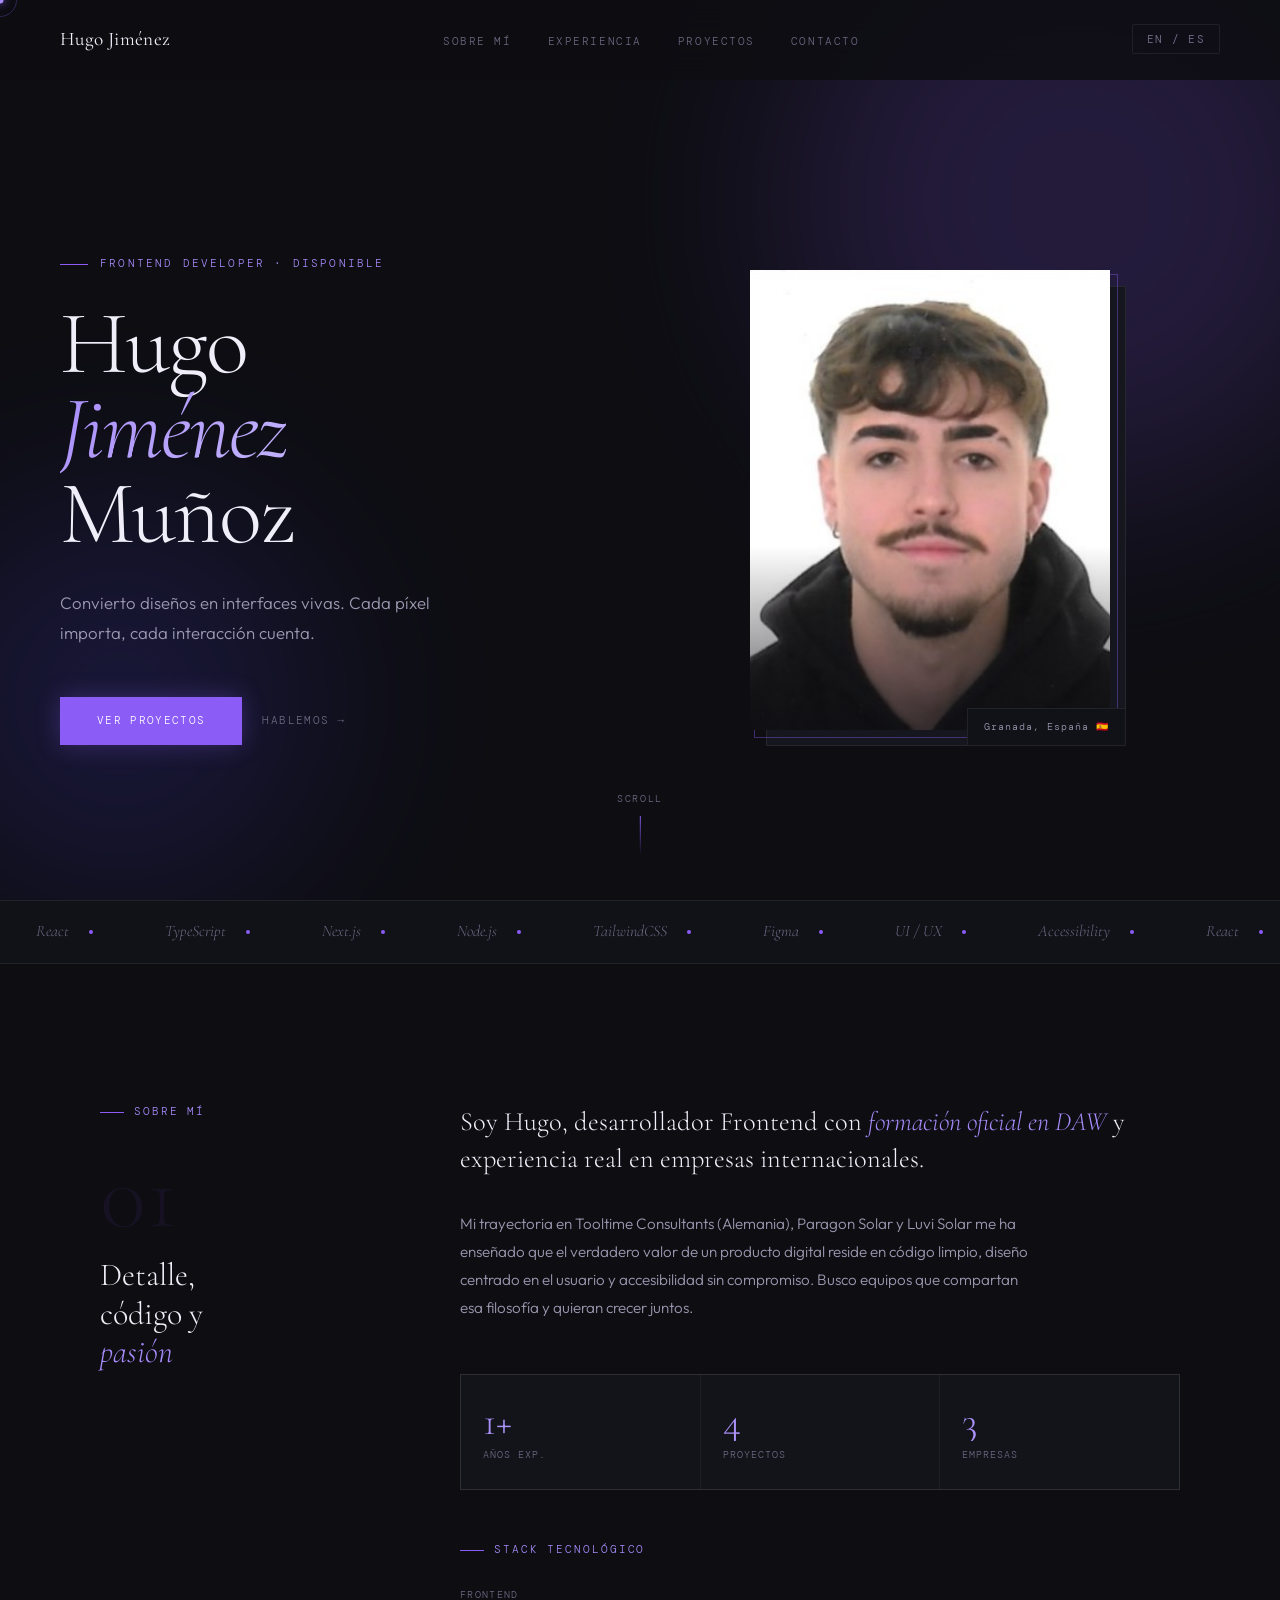
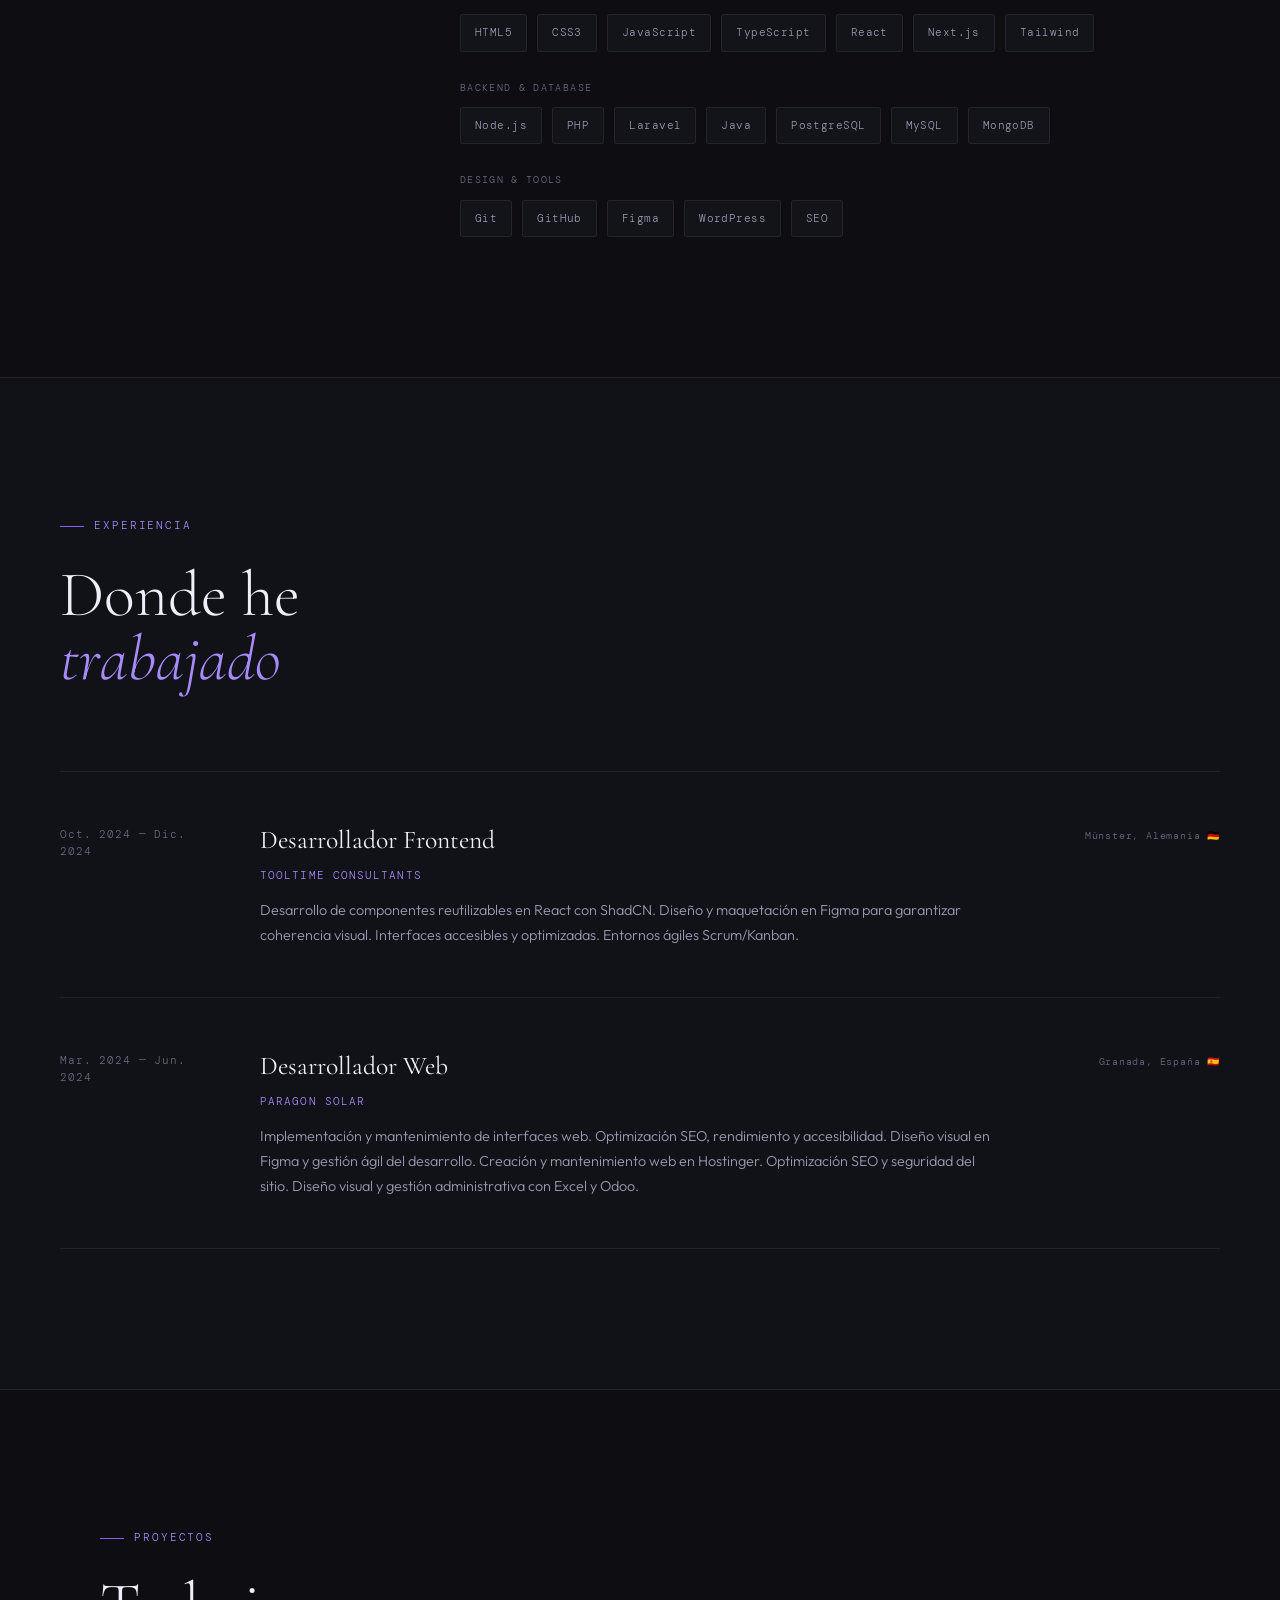
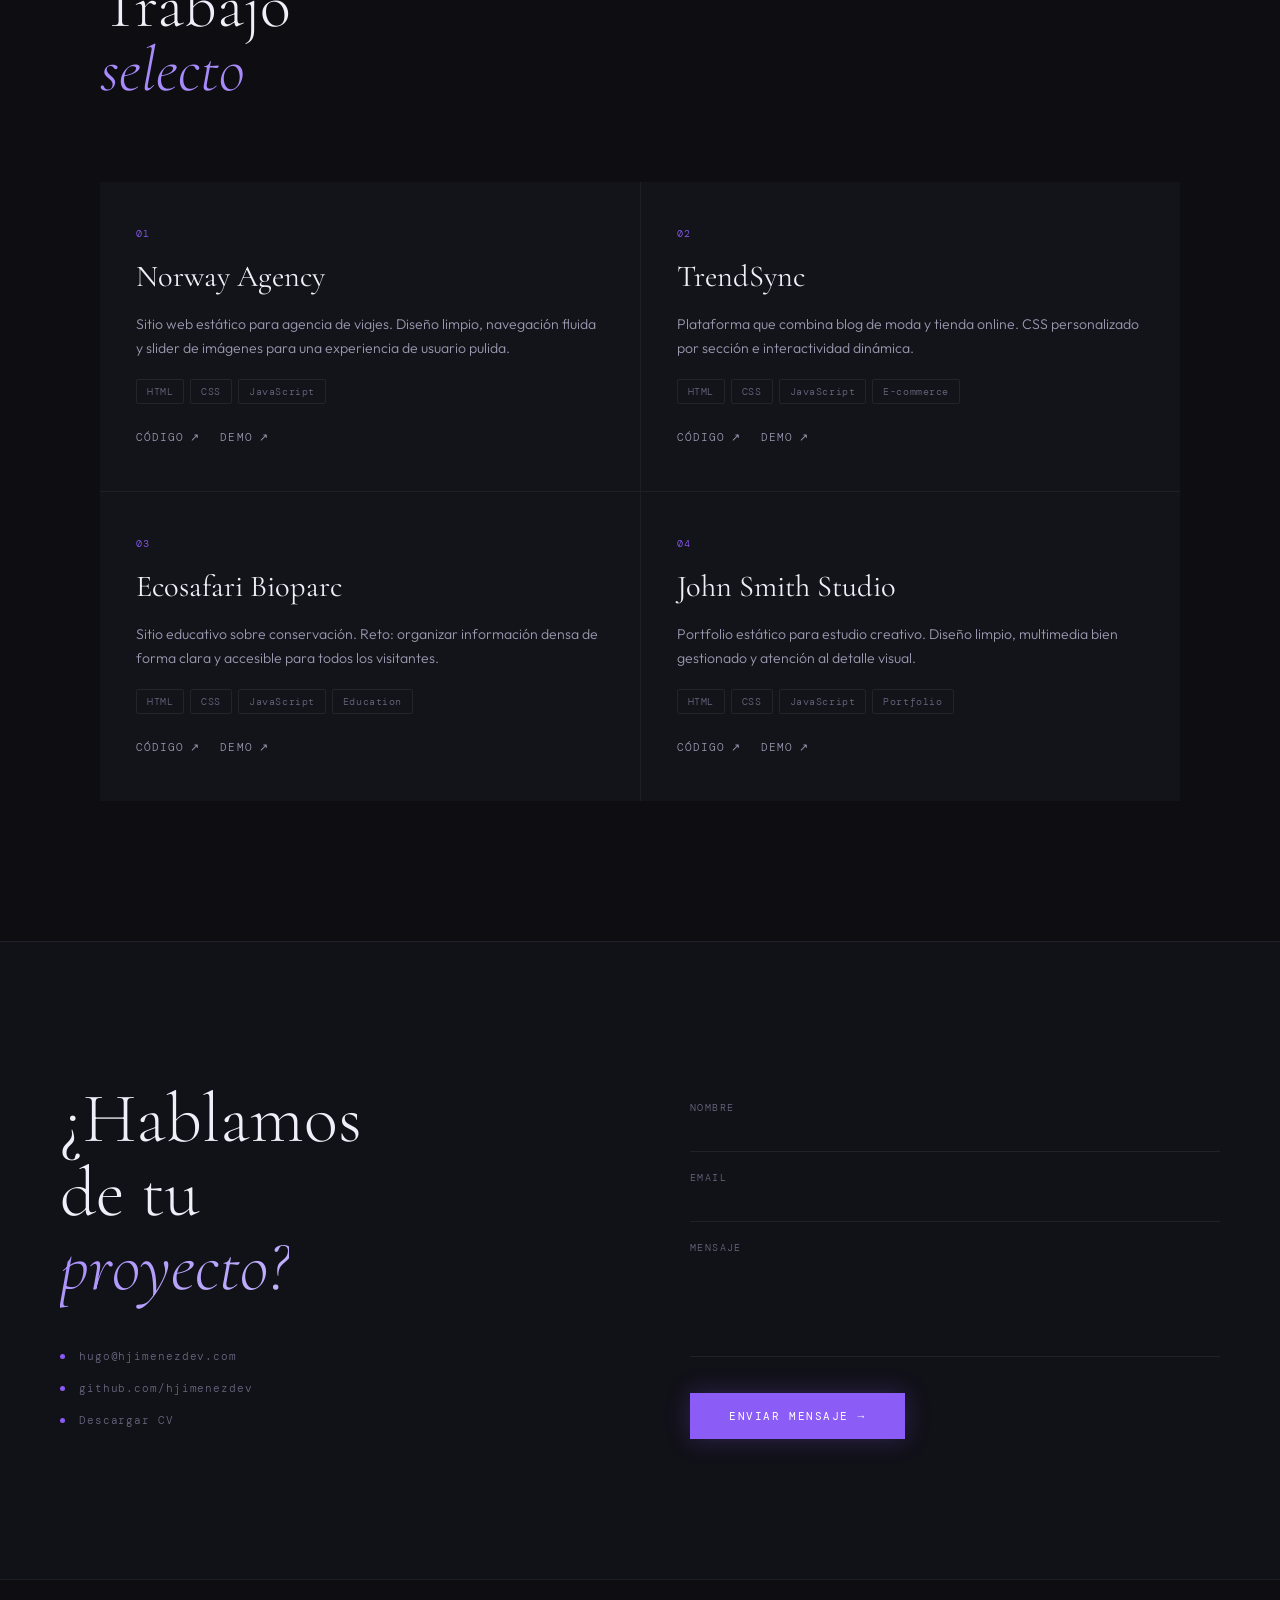
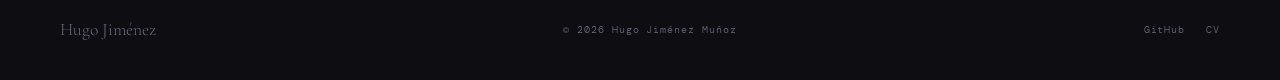
==== commit 3100b778: "Update profile photo and enhance styles for experience items. Changed image source to local file and" ====
--- a/index.html
+++ b/index.html
@@ -78,7 +78,7 @@
           <div class="hero-glow-ring"></div>
           <div class="hero-image">
             <img
-              src="https://hjimenezdev.vercel.app/Hugo%20Jim%C3%A9nez%20Mu%C3%B1oz.jpg"
+              src="profile_photo.jpg"
               alt="Hugo Jiménez"
               onerror="
                 this.parentElement.style.background =
--- a/styles.css
+++ b/styles.css
@@ -343,8 +343,6 @@
   height: 100%;
   object-fit: cover;
   object-position: top center;
-  filter: grayscale(20%) brightness(0.9);
-  mix-blend-mode: luminosity;
 }
 .hero-image-overlay {
   position: absolute;
@@ -634,16 +632,20 @@
 .exp-list {
   border-top: 1px solid var(--border);
 }
+
 .exp-item {
   display: grid;
   grid-template-columns: 160px 1fr 180px;
   gap: 40px;
   padding: 48px 0;
   border-bottom: 1px solid var(--border);
-  transition: padding-left 0.35s ease;
   align-items: start;
   position: relative;
-}
+  transition:
+    padding-left 1s ease-in-out,
+    background 1s ease;
+}
+
 .exp-item::before {
   content: "";
   position: absolute;
@@ -651,18 +653,78 @@
   top: 0;
   bottom: 0;
   width: 2px;
-  background: var(--purple);
+  background: linear-gradient(
+    to bottom,
+    transparent,
+    var(--purple) 30%,
+    var(--purple-light) 70%,
+    transparent
+  );
   transform: scaleY(0);
-  transform-origin: top;
-  transition: transform 0.35s;
-}
+  transform-origin: center;
+  border-radius: 2px;
+  transition: transform 1s ease-in-out;
+}
+
+.exp-item::after {
+  content: "";
+  position: absolute;
+  inset: 0;
+  background: linear-gradient(
+    to right,
+    rgba(139, 92, 246, 0.05) 0%,
+    transparent 55%
+  );
+  opacity: 0;
+  pointer-events: none;
+  transition: opacity 1s ease;
+}
+
 .exp-item:hover {
-  padding-left: 20px;
+  padding-left: 22px;
 }
 .exp-item:hover::before {
   transform: scaleY(1);
 }
-
+.exp-item:hover::after {
+  opacity: 1;
+}
+
+.exp-item .exp-date {
+  transition:
+    color 1s ease,
+    transform 1s ease-in-out;
+}
+.exp-item:hover .exp-date {
+  color: var(--purple-light);
+  transform: translateX(4px);
+}
+
+.exp-item .exp-role {
+  transition: transform 1s ease-in-out;
+}
+.exp-item:hover .exp-role {
+  transform: translateX(2px);
+}
+
+.exp-item .exp-desc {
+  transition: color 1s ease;
+}
+.exp-item:hover .exp-desc {
+  color: #b8b5cc;
+}
+
+.exp-item .exp-location {
+  transition:
+    color 1s ease,
+    transform 1s ease-in-out;
+}
+.exp-item:hover .exp-location {
+  color: var(--purple-light);
+  transform: translateX(-4px);
+}
+
+/* Texto del rol */
 .exp-date {
   font-family: var(--font-mono);
   font-size: 0.68rem;
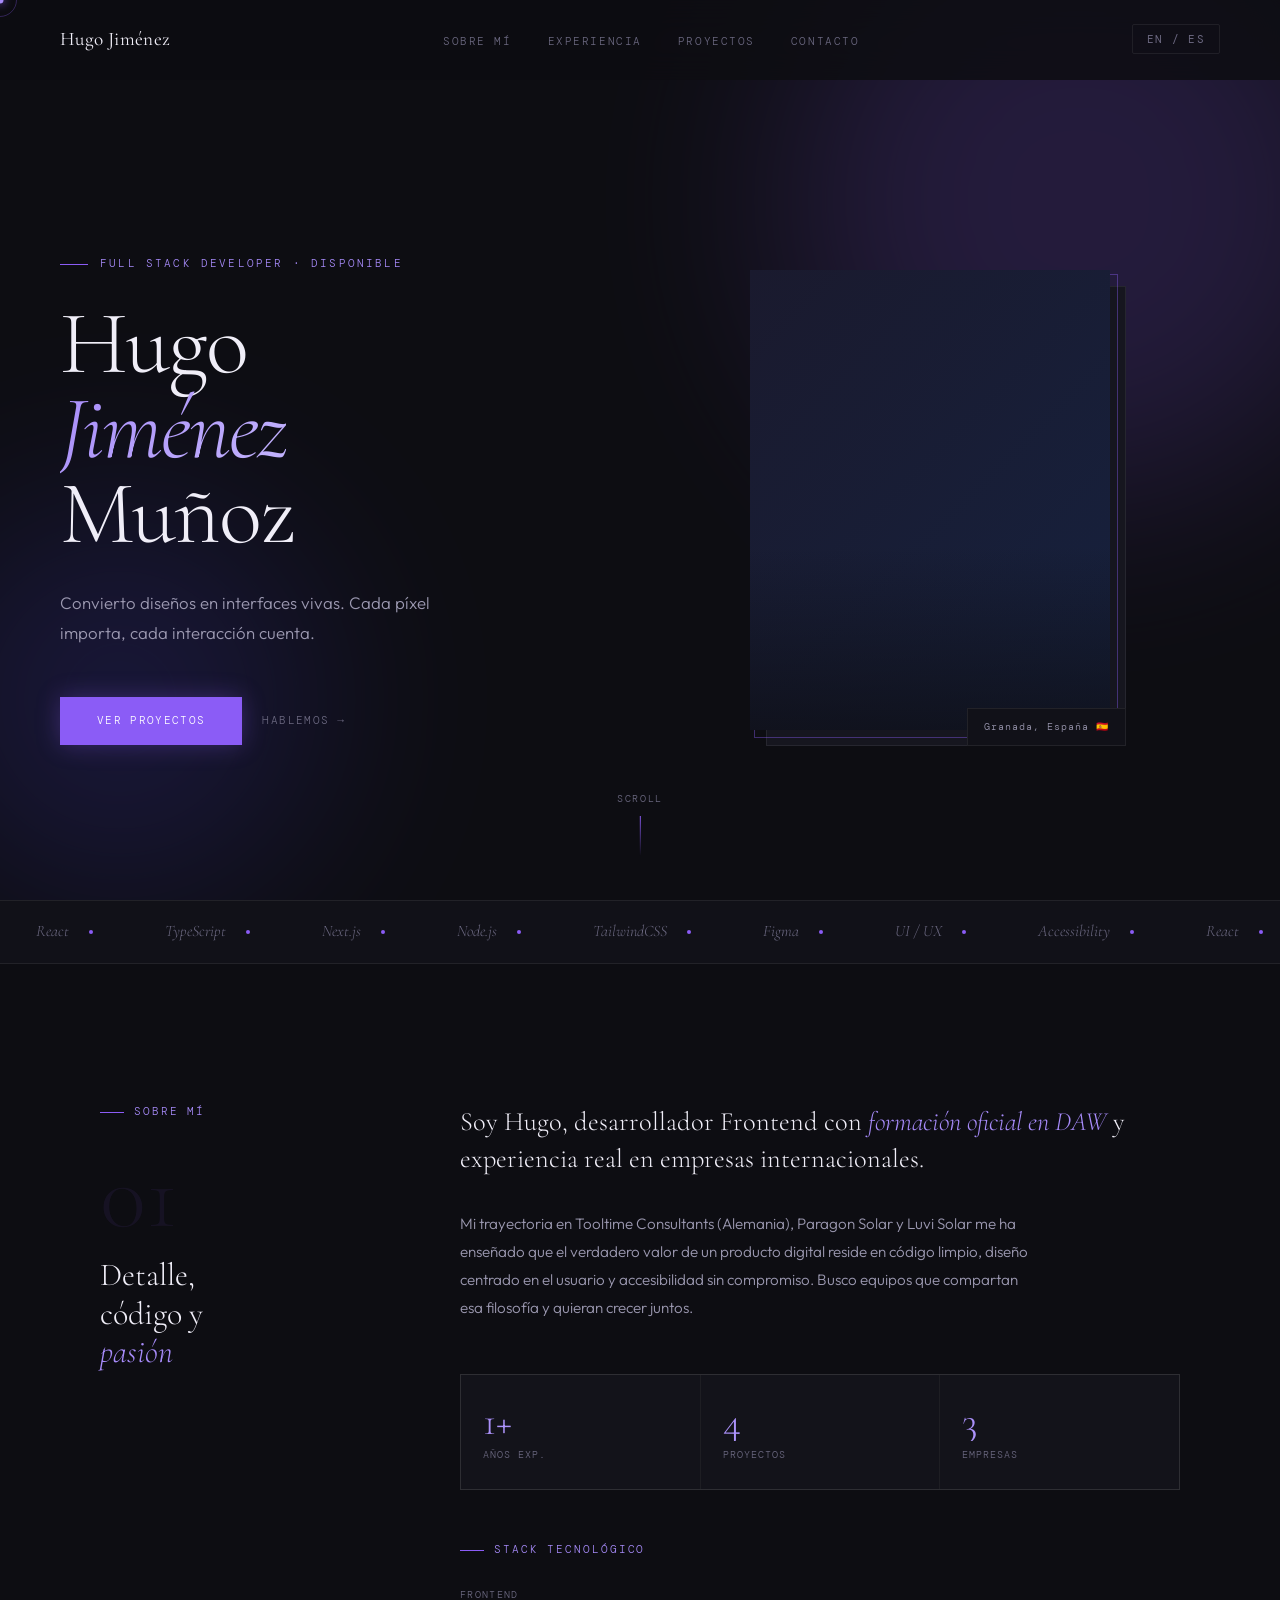
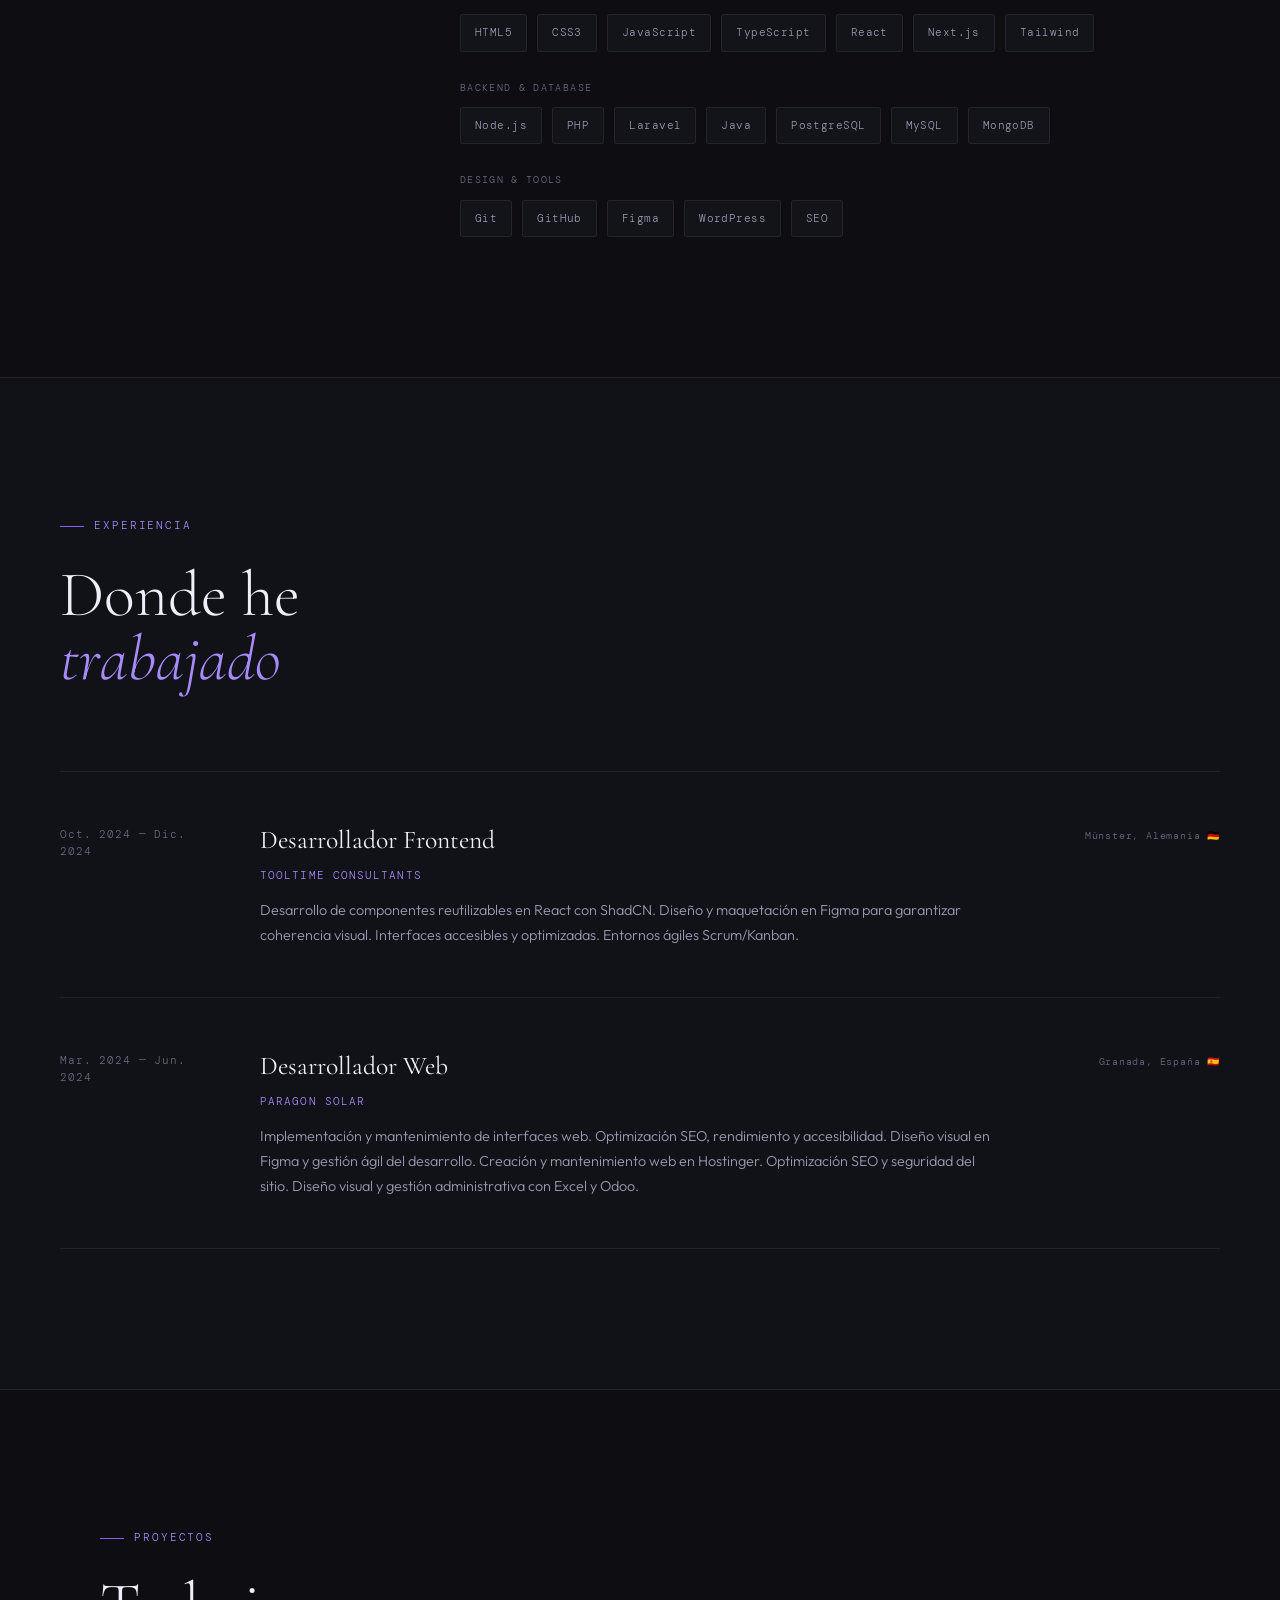
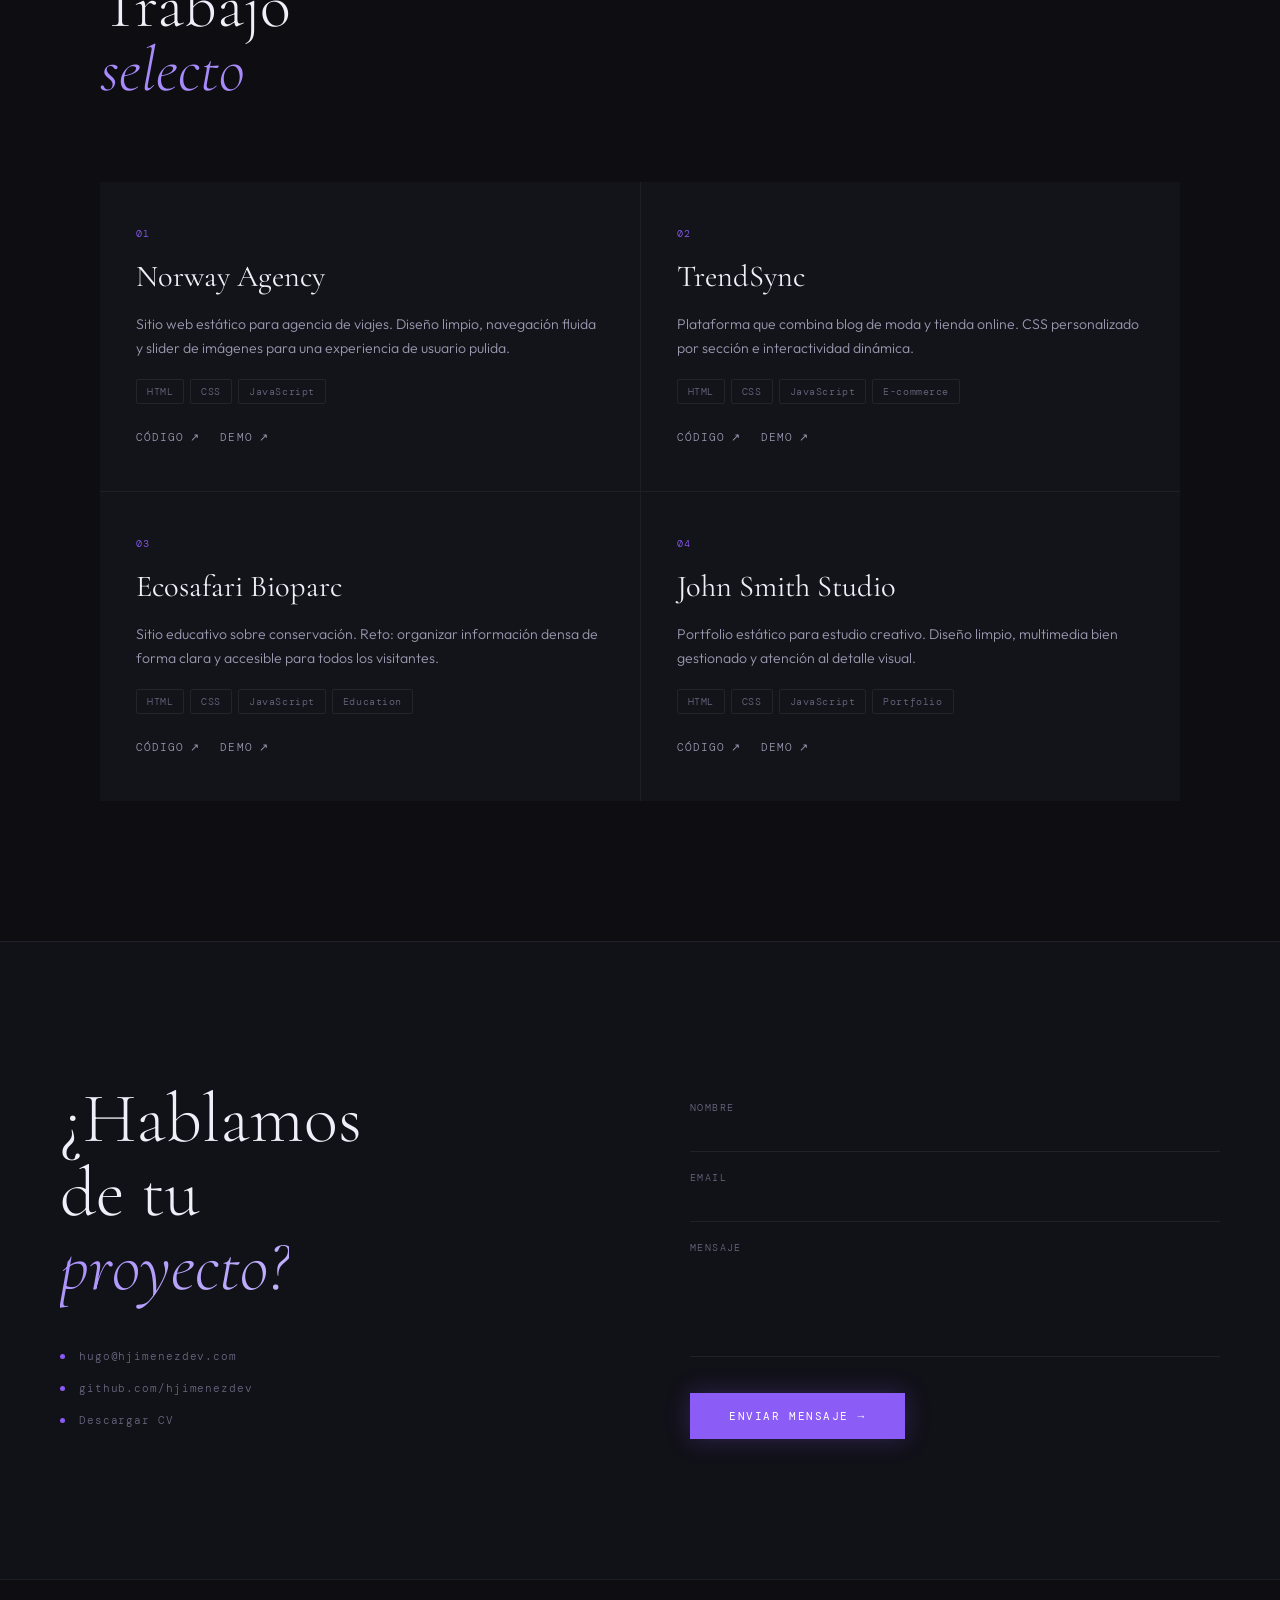
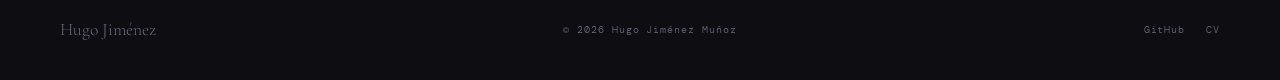
==== commit 55e8e7eb: "Update title and role in index.html; change from Frontend Developer to Full Stack Developer. Added f" ====
--- a/index.html
+++ b/index.html
@@ -3,7 +3,7 @@
   <head>
     <meta charset="UTF-8" />
     <meta name="viewport" content="width=device-width, initial-scale=1.0" />
-    <title>Hugo Jiménez — Frontend Developer</title>
+    <title>Hugo Jiménez | Full Stack Developer</title>
 
     <!-- Google Fonts -->
     <link rel="preconnect" href="https://fonts.googleapis.com" />
@@ -12,6 +12,9 @@
       href="https://fonts.googleapis.com/css2?family=Cormorant+Garamond:ital,wght@0,300;0,400;0,500;1,300;1,400&family=DM+Mono:wght@300;400&family=Outfit:wght@300;400;500&display=swap"
       rel="stylesheet"
     />
+
+    <!-- Favicon -->
+    <link rel="icon" type="image/png" href="/public/favicon.ico" />
 
     <!-- Styles -->
     <link rel="stylesheet" href="styles.css" />
@@ -52,8 +55,8 @@
 
       <div class="hero-left">
         <p class="hero-eyebrow">
-          <span data-es>Frontend Developer · Disponible</span>
-          <span data-en>Frontend Developer · Available</span>
+          <span data-es>Full Stack Developer · Disponible</span>
+          <span data-en>Full Stack Developer · Available</span>
         </p>
         <h1 class="hero-name">Hugo<br /><em>Jiménez</em><br />Muñoz</h1>
         <p class="hero-desc" data-es>
@@ -78,7 +81,7 @@
           <div class="hero-glow-ring"></div>
           <div class="hero-image">
             <img
-              src="profile_photo.jpg"
+              src="public/profile_photo.jpg"
               alt="Hugo Jiménez"
               onerror="
                 this.parentElement.style.background =
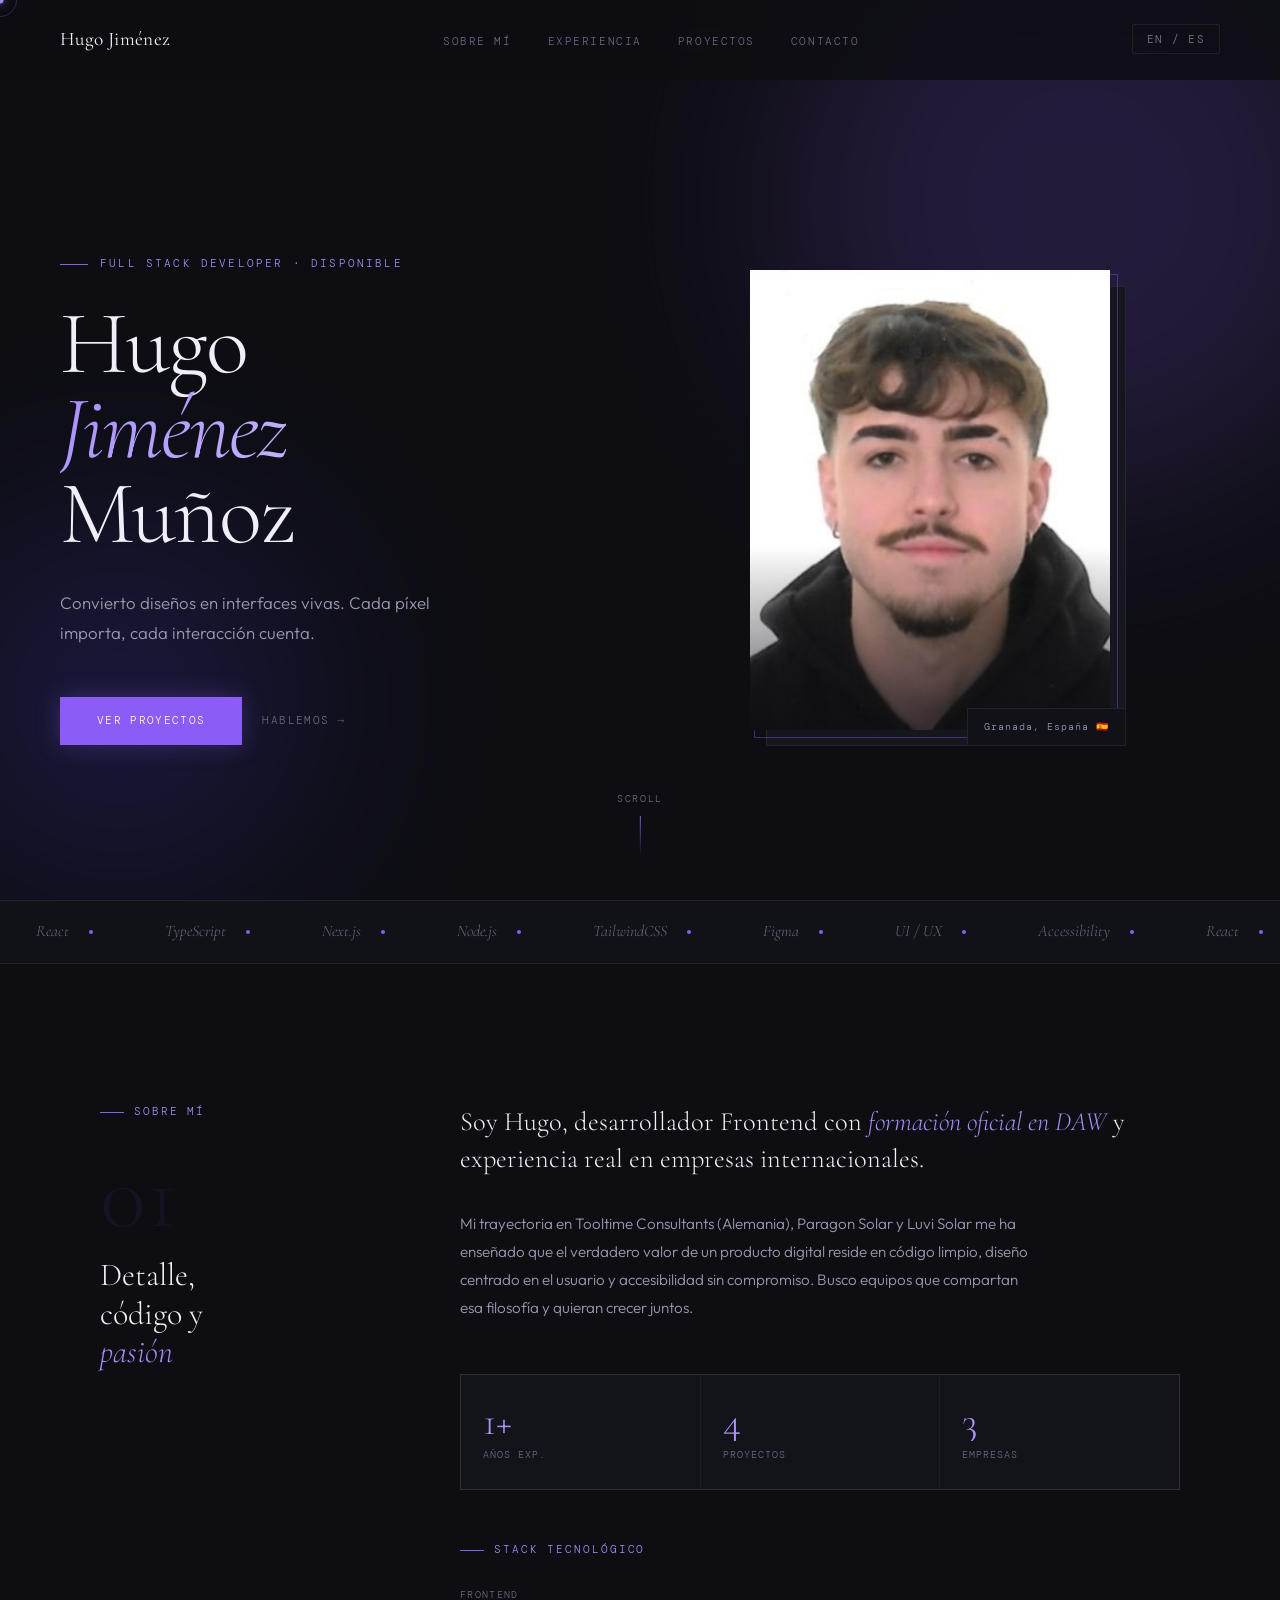
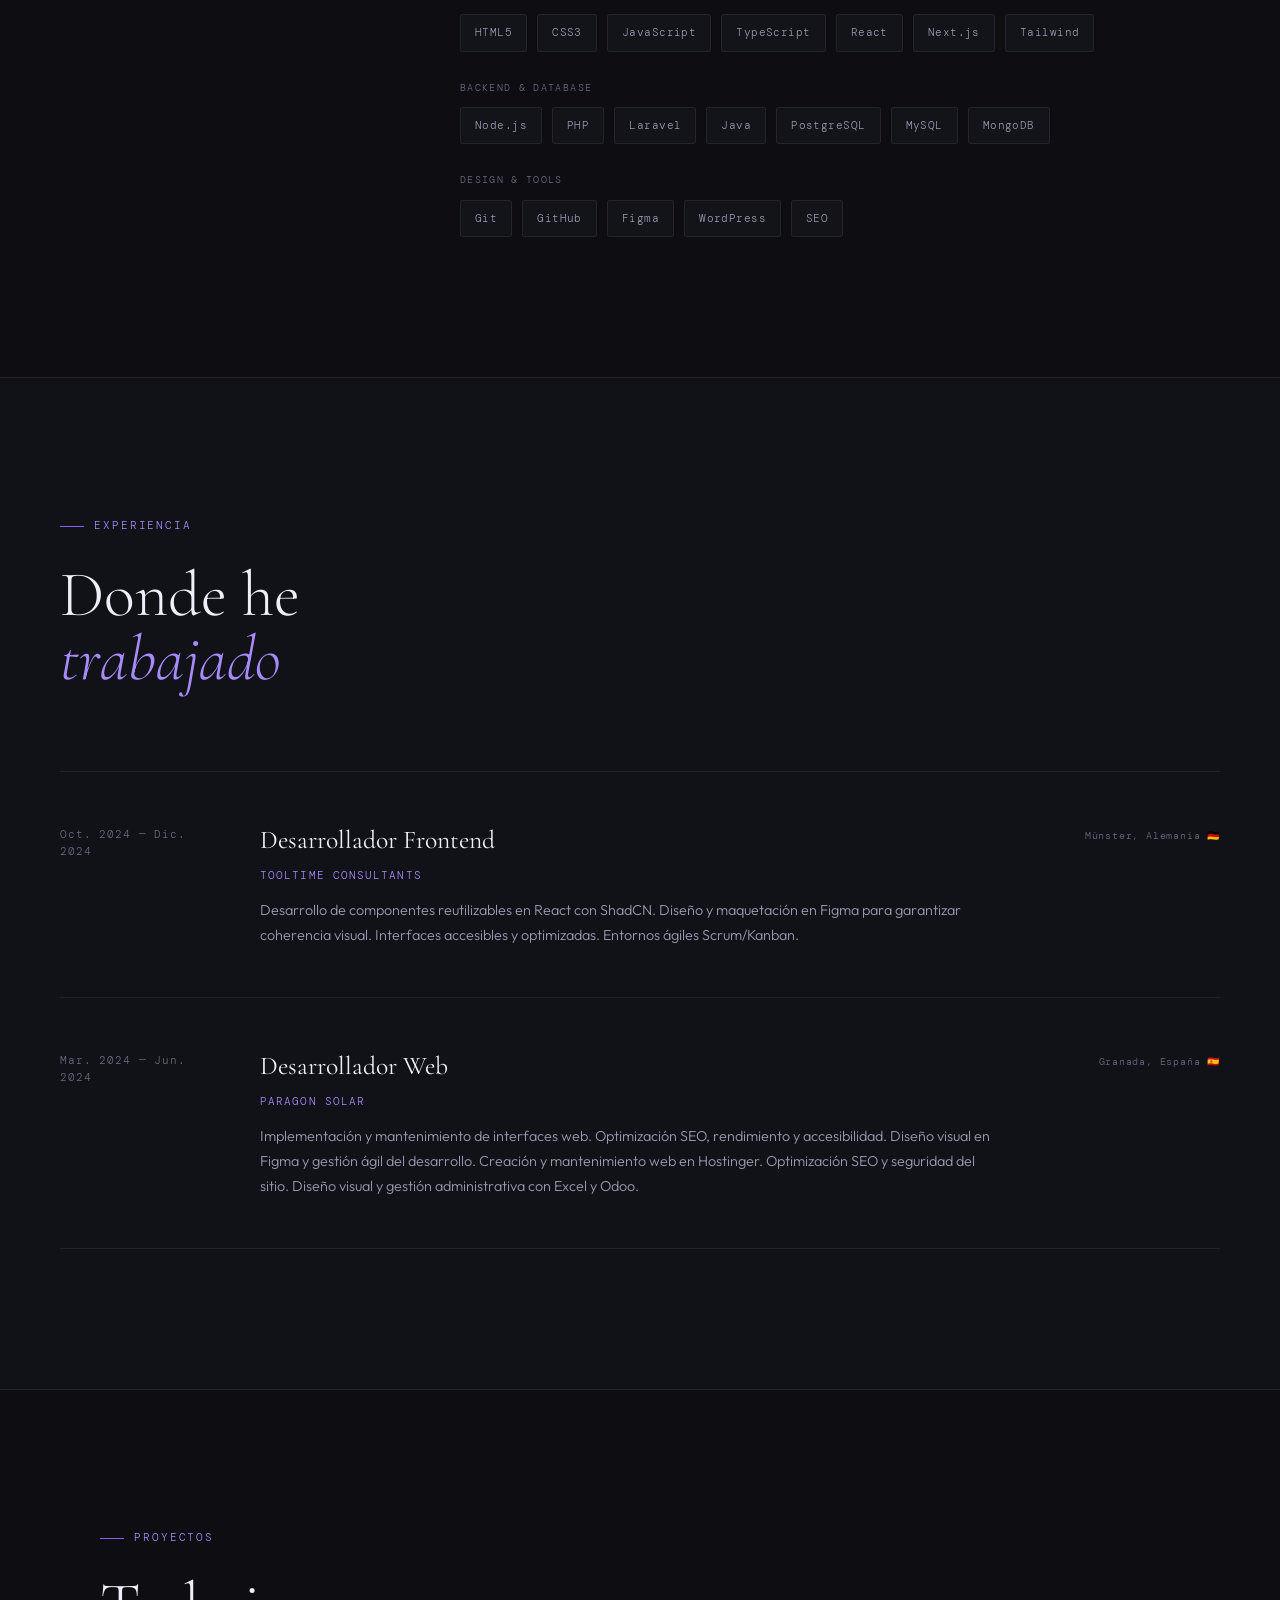
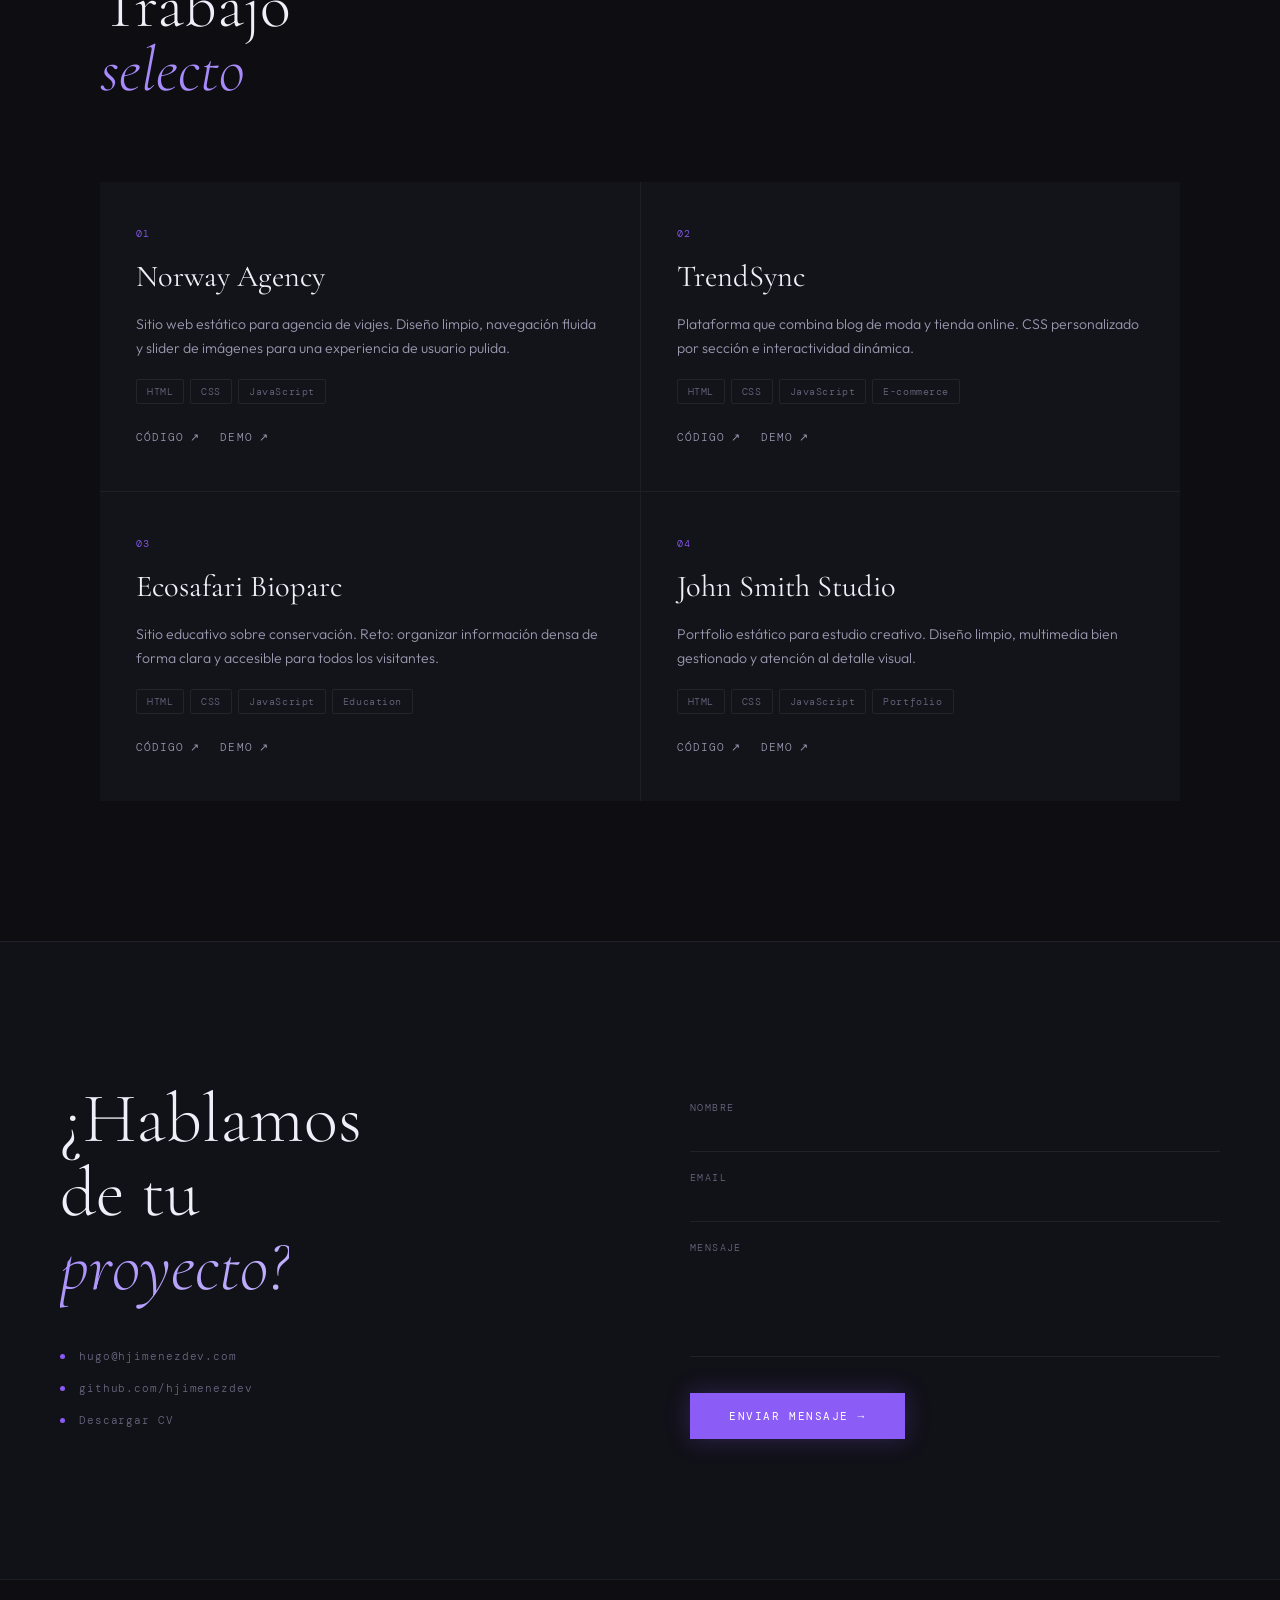
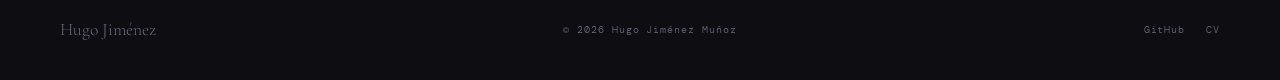
==== commit 98ec43a2: "Update profile photo source to absolute path and add favicon file." ====
--- a/index.html
+++ b/index.html
@@ -81,7 +81,7 @@
           <div class="hero-glow-ring"></div>
           <div class="hero-image">
             <img
-              src="public/profile_photo.jpg"
+              src="/public/profile_photo.jpg"
               alt="Hugo Jiménez"
               onerror="
                 this.parentElement.style.background =
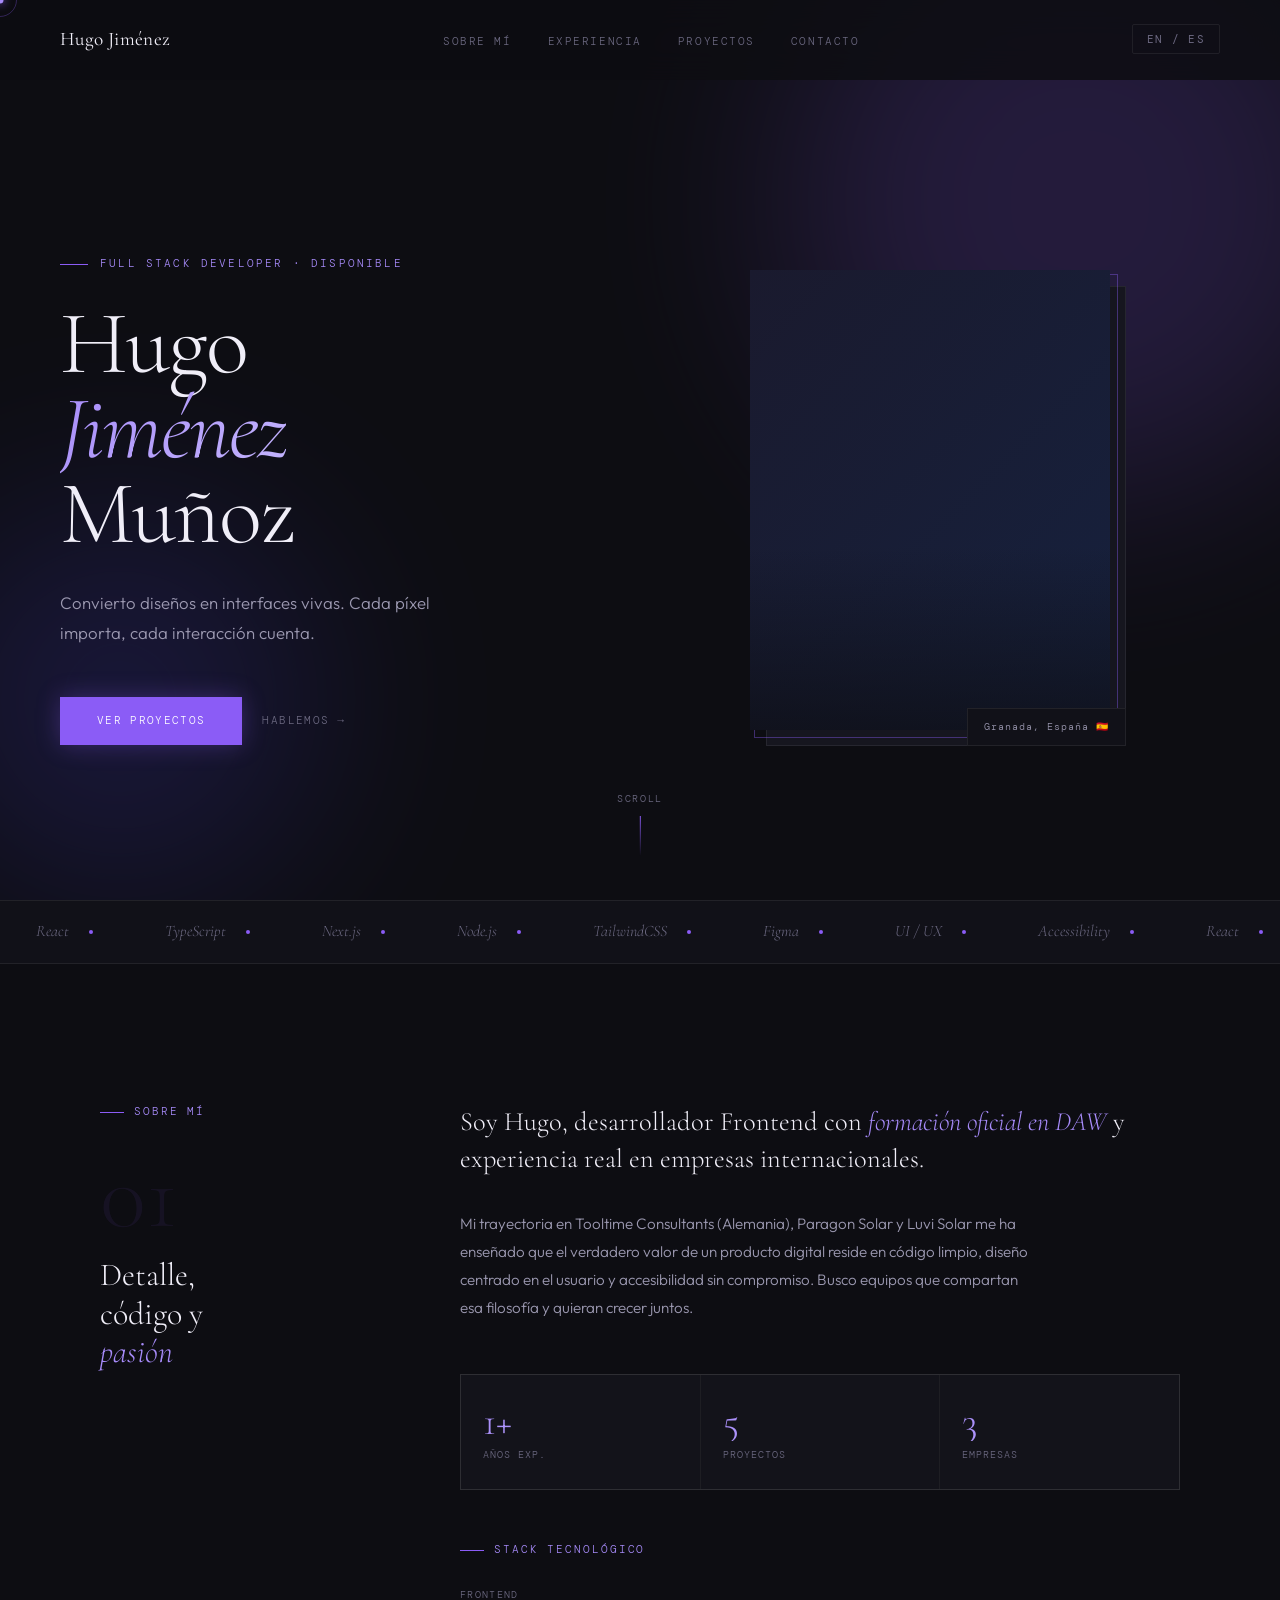
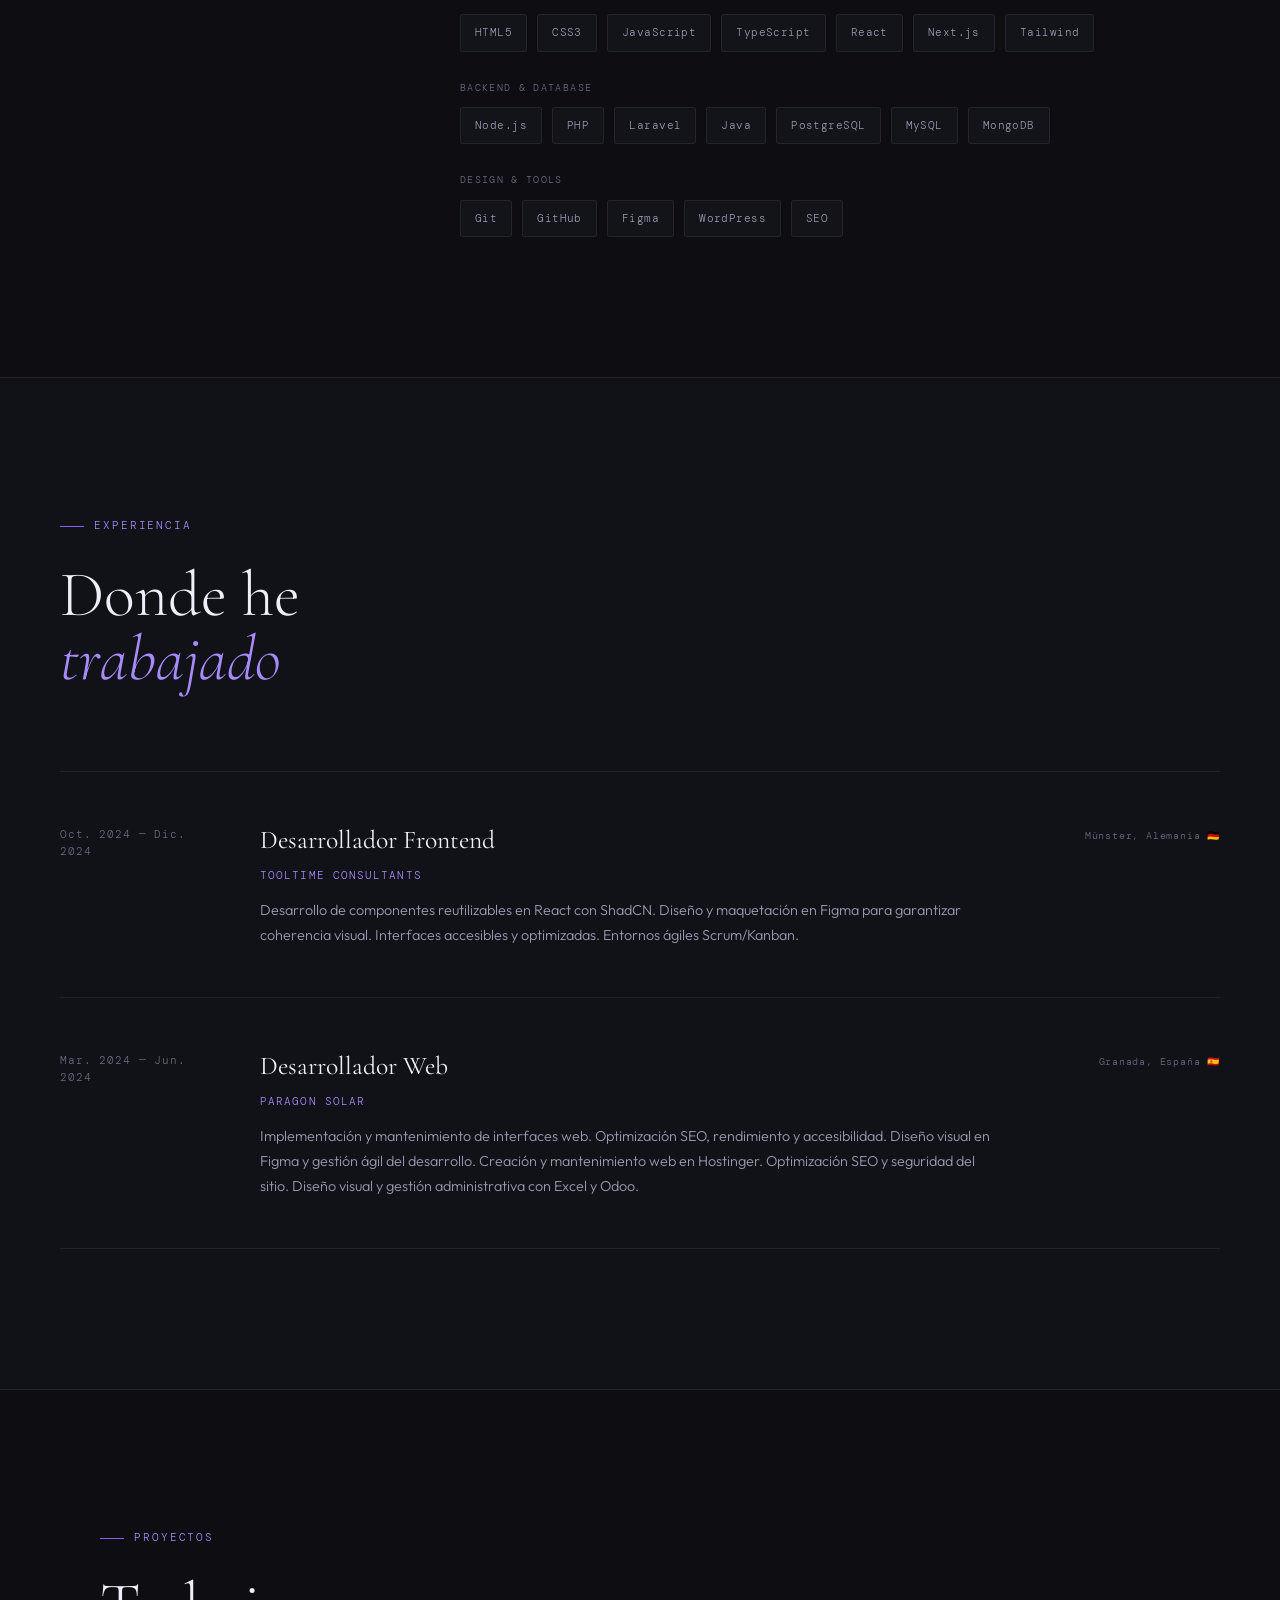
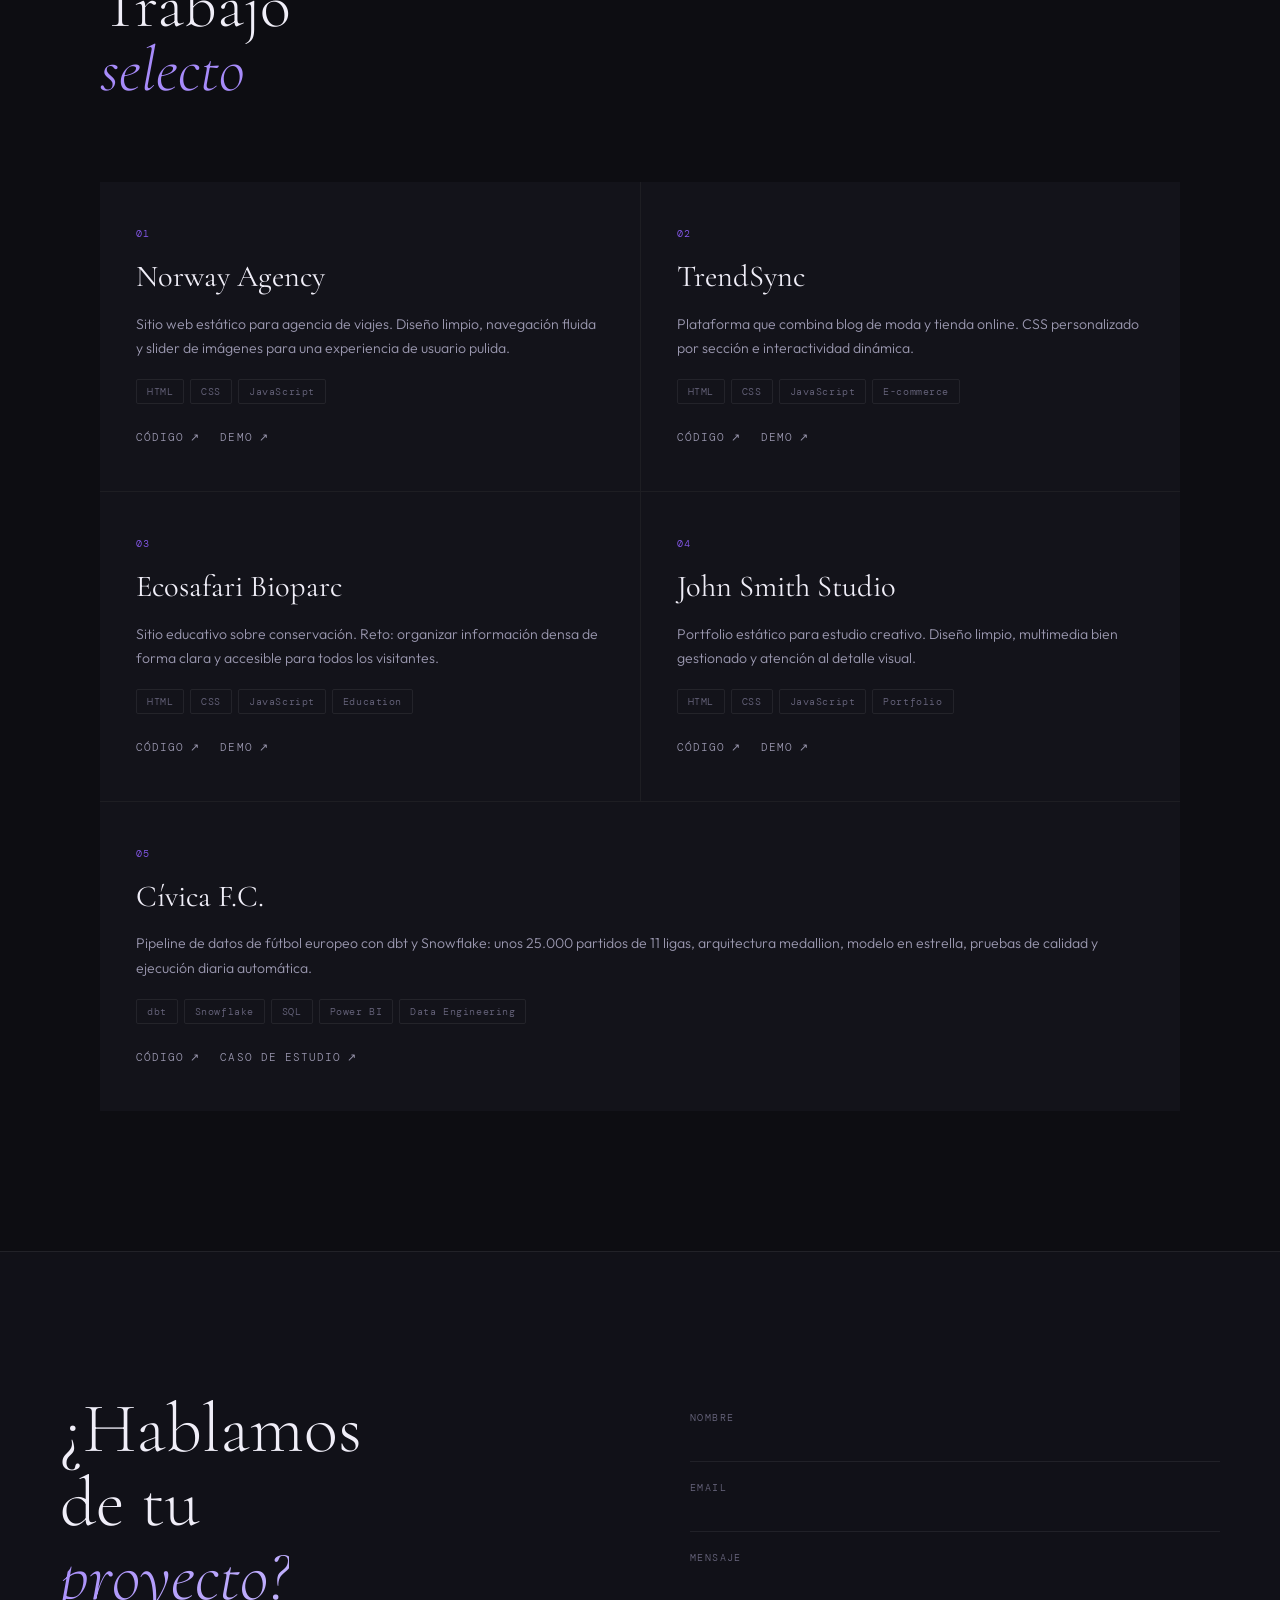
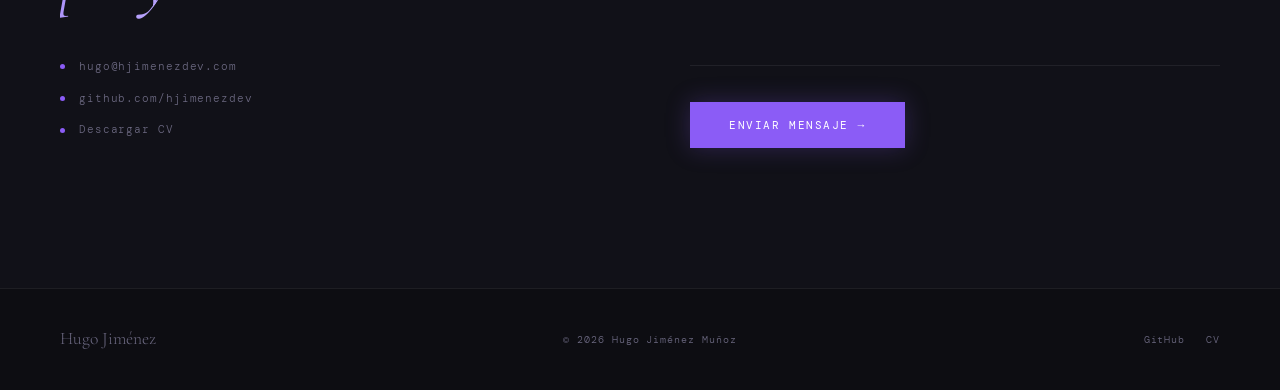
==== commit b910a10e: "Updated personal portfolio with Cívica F.C." ====
--- a/index.html
+++ b/index.html
@@ -14,7 +14,7 @@
     />
 
     <!-- Favicon -->
-    <link rel="icon" type="image/png" href="/public/favicon.ico" />
+    <link rel="icon" type="image/png" href="favicon.ico" />
 
     <!-- Styles -->
     <link rel="stylesheet" href="styles.css" />
@@ -81,7 +81,7 @@
           <div class="hero-glow-ring"></div>
           <div class="hero-image">
             <img
-              src="/public/profile_photo.jpg"
+              src="img/profile_photo.jpg"
               alt="Hugo Jiménez"
               onerror="
                 this.parentElement.style.background =
@@ -203,7 +203,7 @@
             <div class="stat-label" data-en>Years exp.</div>
           </div>
           <div class="stat-item">
-            <div class="stat-number">4</div>
+            <div class="stat-number">5</div>
             <div class="stat-label" data-es>Proyectos</div>
             <div class="stat-label" data-en>Projects</div>
           </div>
@@ -472,6 +472,50 @@
                 target="_blank"
                 class="project-link"
                 >Demo</a
+              >
+            </div>
+          </div>
+
+          <div class="project-card project-card-wide reveal">
+            <div class="project-number">05</div>
+            <div class="project-name">Cívica F.C.</div>
+            <p class="project-desc" data-es>
+              Pipeline de datos de fútbol europeo con dbt y Snowflake: unos
+              25.000 partidos de 11 ligas, arquitectura medallion, modelo en
+              estrella, pruebas de calidad y ejecución diaria automática.
+            </p>
+            <p class="project-desc" data-en>
+              European soccer data pipeline with dbt and Snowflake: around
+              25,000 matches from 11 leagues, medallion architecture, star
+              schema, data quality tests and automated daily runs.
+            </p>
+            <div class="project-tags">
+              <span class="project-tag">dbt</span>
+              <span class="project-tag">Snowflake</span>
+              <span class="project-tag">SQL</span>
+              <span class="project-tag">Power BI</span>
+              <span class="project-tag">Data Engineering</span>
+            </div>
+            <div class="project-links">
+              <a
+                href="https://github.com/hjimenezdev/project"
+                target="_blank"
+                class="project-link"
+                data-es
+                >Código</a
+              >
+              <a
+                href="https://github.com/hjimenezde/project"
+                target="_blank"
+                class="project-link"
+                data-en
+                >Code</a
+              >
+              <a href="football-project.html" class="project-link" data-es
+                >Caso de estudio</a
+              >
+              <a href="football-project.html" class="project-link" data-en
+                >Case study</a
               >
             </div>
           </div>
--- a/styles.css
+++ b/styles.css
@@ -819,6 +819,10 @@
   transform: scaleX(1);
 }
 
+.project-card-wide {
+  grid-column: 1 / -1;
+}
+
 .project-number {
   font-family: var(--font-mono);
   font-size: 0.62rem;
